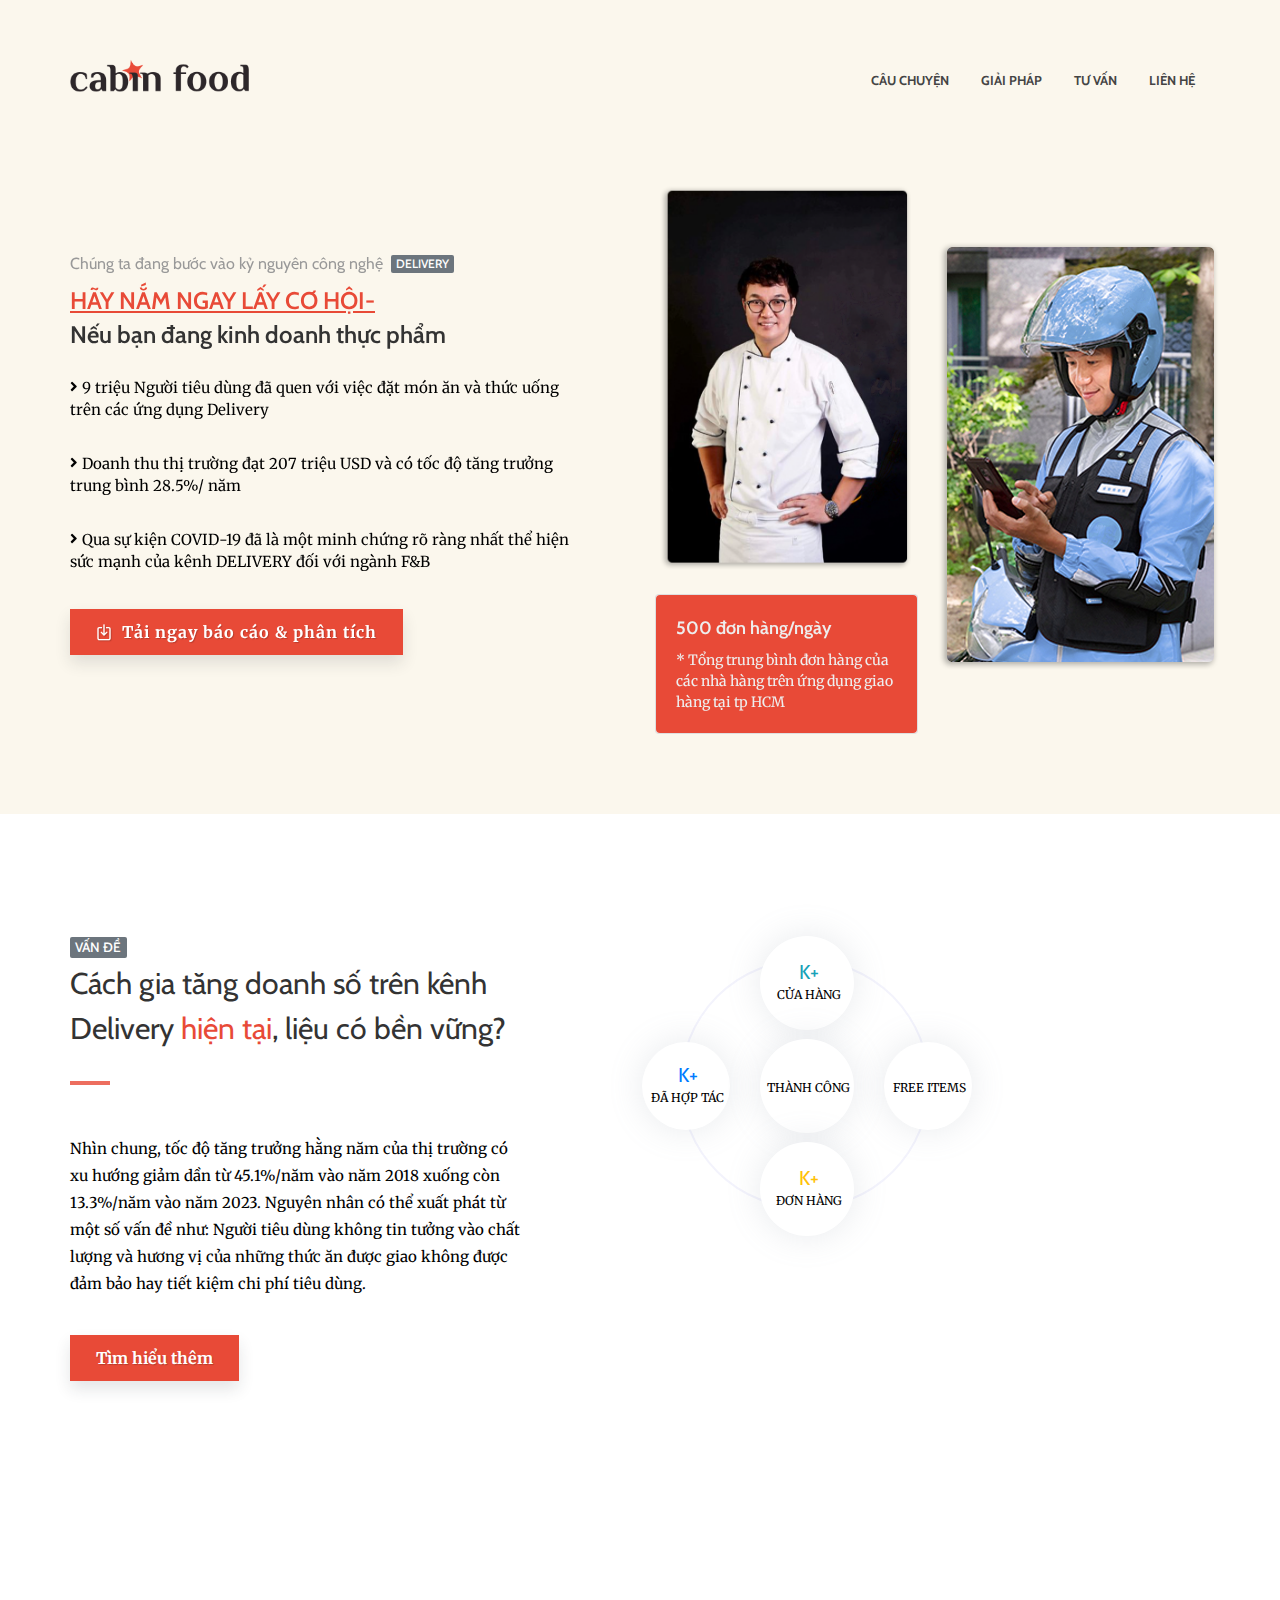
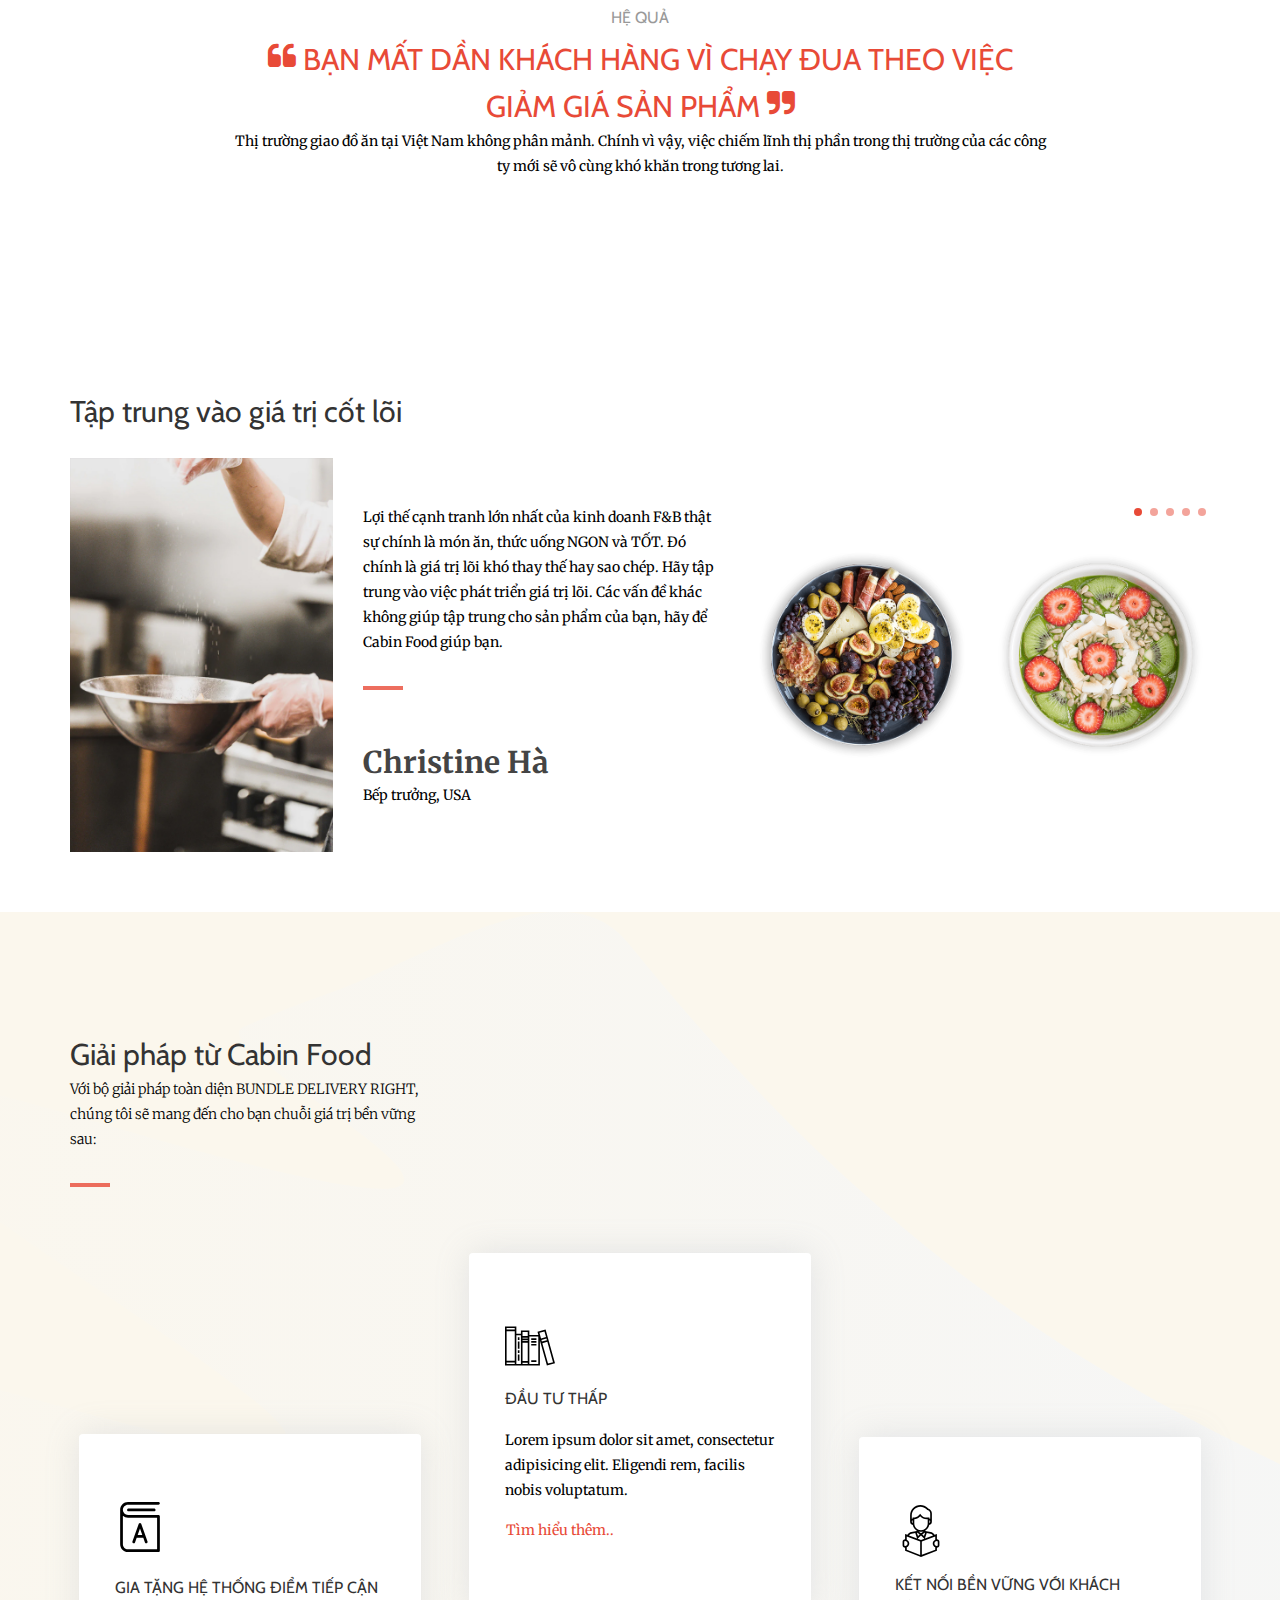
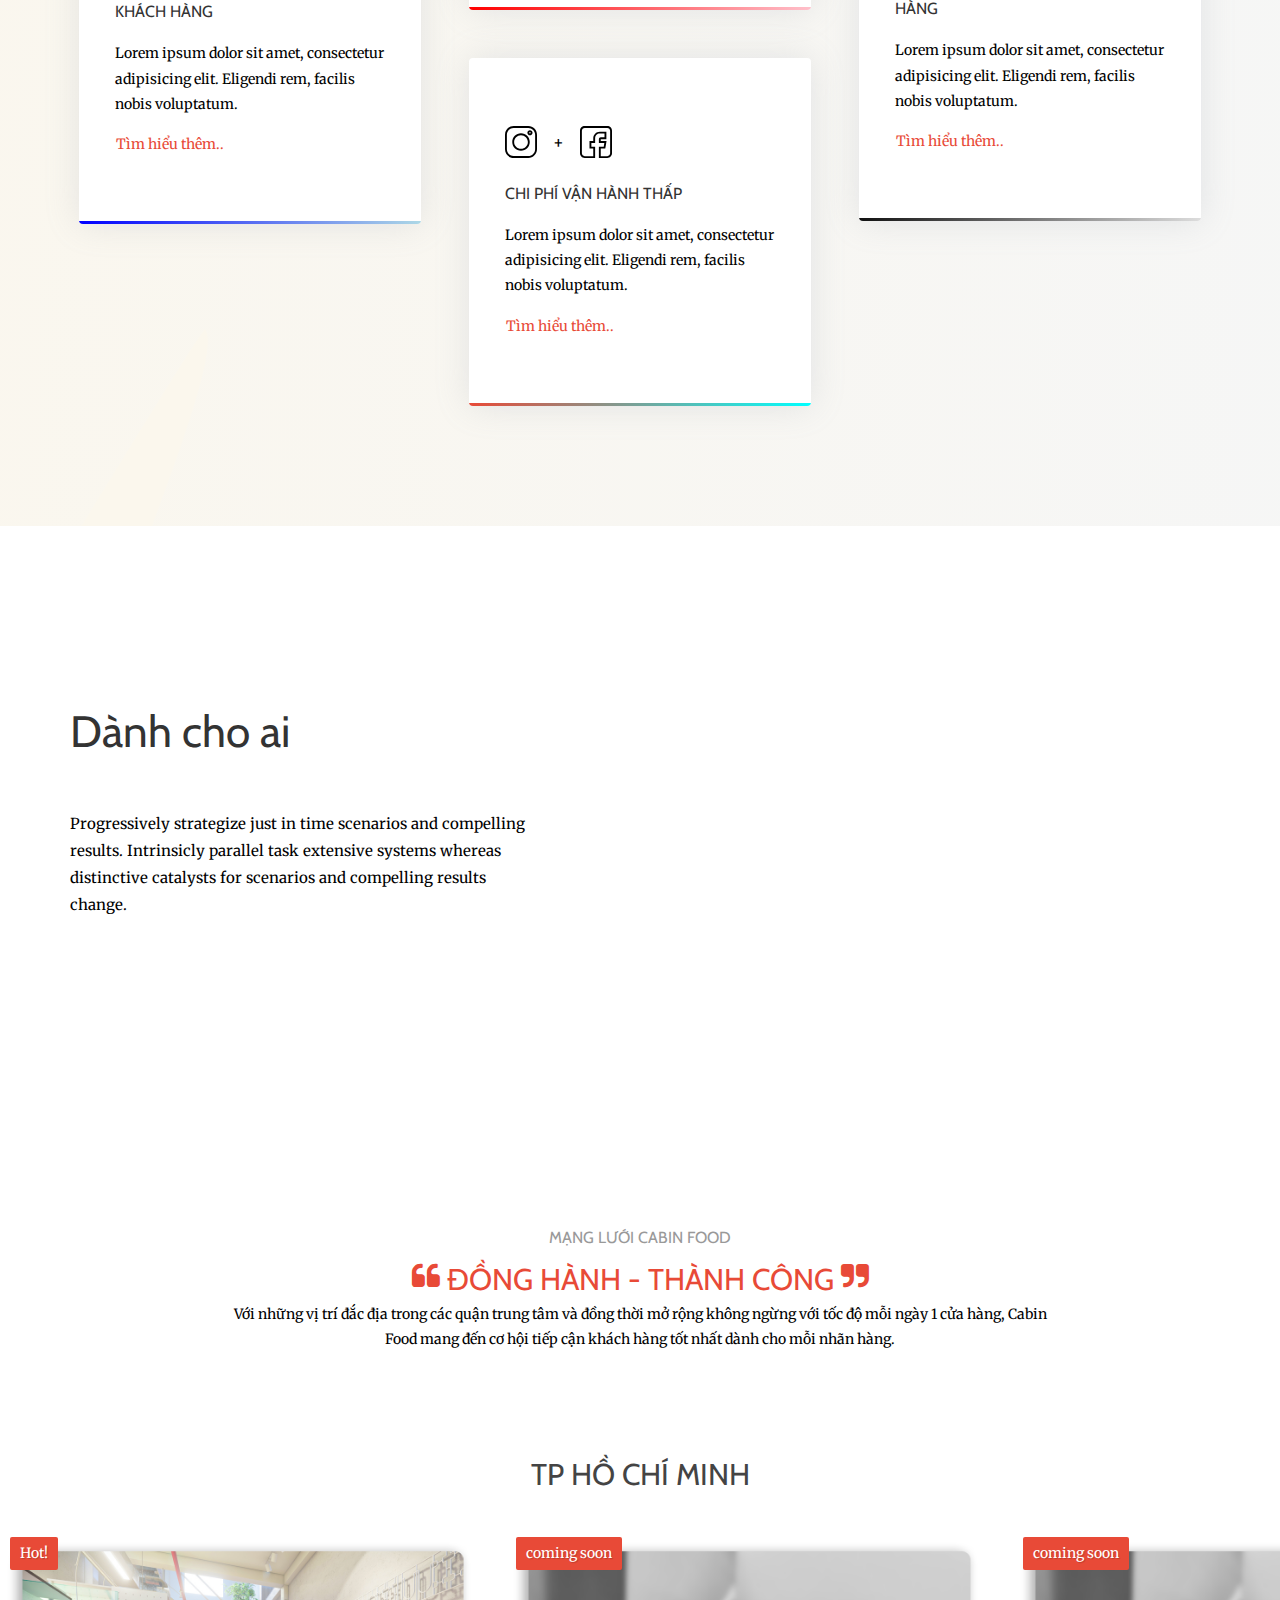
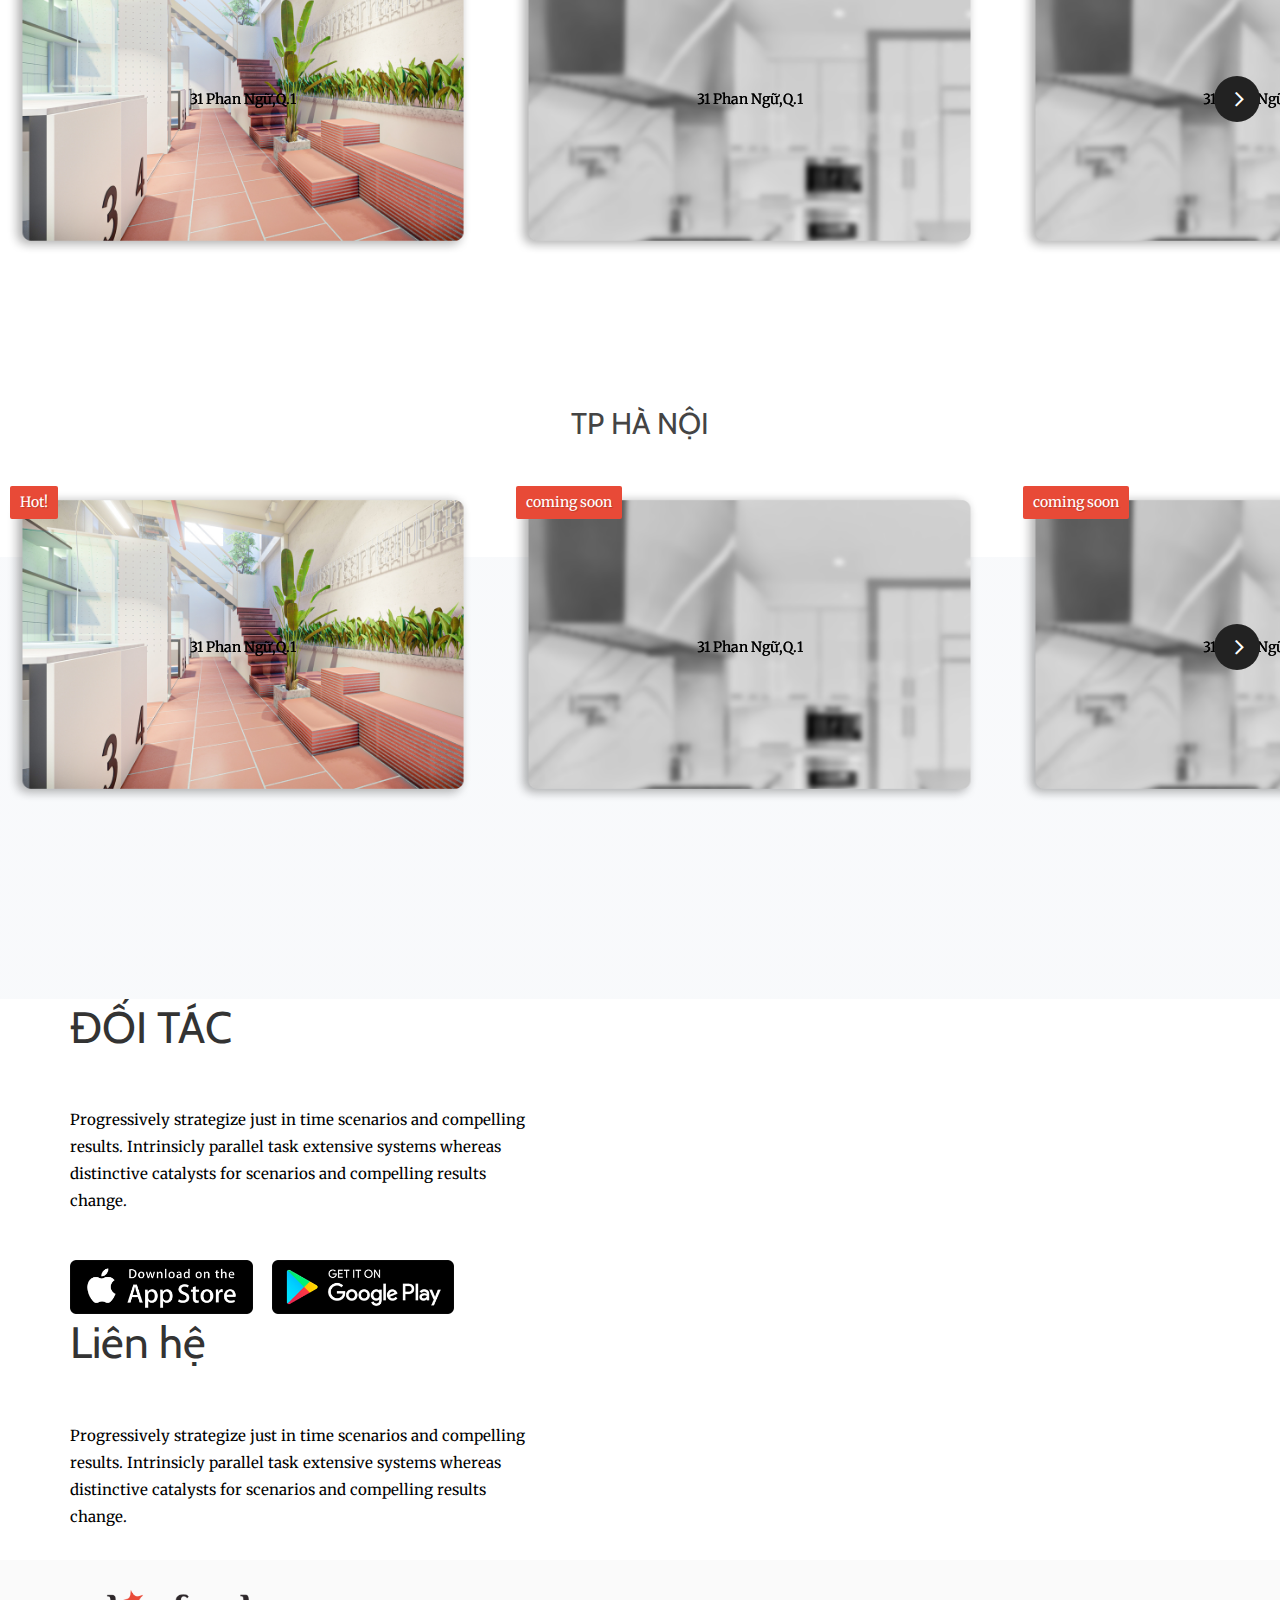
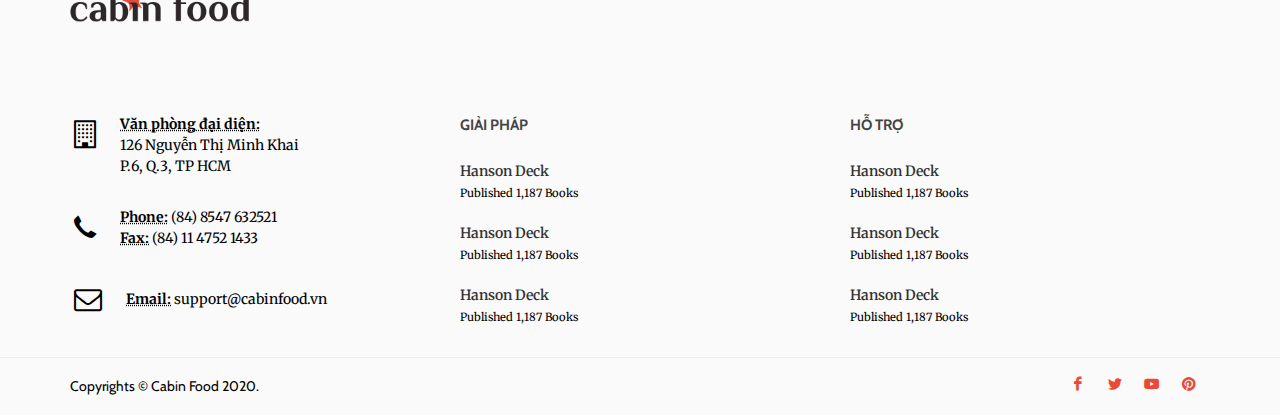
==== index.html @ 4df7e5b6 "first commit" ====
<!DOCTYPE html>
<html dir="ltr" lang="en-US">
<head>

	<meta http-equiv="content-type" content="text/html; charset=utf-8" />
	<meta name="author" content="Cabin Food VietNam" />

	<!-- Stylesheets
	============================================= -->
	<link href="https://fonts.googleapis.com/css?family=Merriweather:300|Cabin:600&display=swap" rel="stylesheet">
	<link rel="stylesheet" href="css/bootstrap.css" type="text/css" />
	<link rel="stylesheet" href="style.css" type="text/css" />
	<link rel="stylesheet" href="css/swiper.css" type="text/css" />
	<link rel="stylesheet" href="css/dark.css" type="text/css" />
	<link rel="stylesheet" href="css/font-icons.css" type="text/css" />
	<link rel="stylesheet" href="css/animate.css" type="text/css" />
	<link rel="stylesheet" href="css/magnific-popup.css" type="text/css" />

	<!-- Bootstrap Switch CSS -->
	<link rel="stylesheet" href="css/components/bs-switches.css" type="text/css" />

	<link rel="stylesheet" href="css/responsive.css" type="text/css" />
	<meta name="viewport" content="width=device-width, initial-scale=1" />
	<link rel="stylesheet" href="css/colors.php?color=0C1CCC" type="text/css" />

	<!-- Articles Demo Specific Stylesheet -->
	<link rel="stylesheet" href="demos/articles/articles.css" type="text/css" />
	<link rel="stylesheet" href="demos/articles/css/fonts.css" type="text/css" />

	<!-- Favicon -->
	<link rel="apple-touch-icon" sizes="180x180" href="demos/articles/images/apple-touch-icon.png">
	<link rel="icon" type="image/png" sizes="32x32" href="demos/articles/images/favicon-32x32.png">
	<link rel="icon" type="image/png" sizes="16x16" href="demos/articles/images/favicon-16x16.png">
	<link rel="manifest" href="demos/articles/images/site.webmanifest">

	<!-- Document Title
	============================================= -->
	<title>Cabin Food | Making better your kitchen</title>

</head>

<body class="stretched">

	<!-- Document Wrapper
	============================================= -->
	<div id="wrapper" class="clearfix">

		<!-- Header
		============================================= -->
		<header id="header" class="border-bottom-0">

			<div id="header-wrap" class="colorbg">

				<div class="container clearfix">

					<div id="primary-menu-trigger"><i class="icon-reorder"></i></div>

					<!-- Logo
					============================================= -->
					<div id="logo">
						<a href="index.html" class="standard-logo" data-dark-logo="demos/articles/images/logo.png"><img src="demos/articles/images/logo.png" alt="Canvas Logo"></a>
						<a href="index.html" class="retina-logo" data-dark-logo="demos/articles/images/logo@2x.png"><img src="demos/articles/images/logo@2x.png" alt="Canvas Logo"></a>
					</div><!-- #logo end -->

					<!-- Primary Navigation
					============================================= -->
					<nav id="primary-menu">

						<ul>
							<li><a href="#" class="ls0"><div>Câu chuyện</div></a></li>
							<li><a href="#" class="ls0"><div>Giải pháp</div></a></li>
							<li><a href="#" class="ls0"><div>Tư vấn</div></a></li>
							<li><a href="#" class="ls0" data-scrollto="#footer" data-highlight="yellow" data-speed="1200"><div>Liên hệ</div></a></li>
						</ul>

						<!-- Top Search
						=============================================
						<div id="top-search">
							<a href="#" id="top-search-trigger"><i class="icon-search3"></i><i class="icon-line-cross"></i></a>
							<form action="search.html" method="get">
								<input type="text" name="q" class="form-control" value="" placeholder="Type &amp; Hit Enter..">
							</form>
						</div>#top-search end -->

					</nav><!-- #primary-menu end -->

				</div>

			</div>

		</header><!-- #header end -->

		<!-- Slider
		============================================= -->
		<section id="slider" class="slider-element swiper_wrapper colorbg">
			<div class="swiper-container swiper-parent">
				<div class="swiper-wrapper">

					<div class="swiper-slide">
						<div class="container">
							<div class="row align-items-center mt-5">
								<div class="col-xl-6 pr-0 pr-xl-5 col-md-5 col-sm-11 col-12 mb-5 mb-lg-0">
									<div class="heading-block nobottomborder mb-4">
										<div class="before-heading mb-2">Chúng ta đang bước vào kỷ nguyên công nghệ <span class="badge badge-secondary ml-1"> DELIVERY </span></div>
										<h2 class="t600 ls0 nott"><span class="underline">HÃY NẮM NGAY LẤY CƠ HỘI-</span></br>Nếu bạn đang kinh doanh thực phẩm</span>
										</h2>
									</div>
									<p><i class="icon-angle-right1"></i> 9 triệu Người tiêu dùng đã quen với việc đặt món ăn và thức uống trên các ứng dụng Delivery
									</p>
									<p><i class="icon-angle-right1"></i> Doanh thu thị trường đạt 207 triệu USD và có tốc độ tăng trưởng trung bình 28.5%/ năm
									</p>
									<p><i class="icon-angle-right1"></i> Qua sự kiện COVID-19 đã là một minh chứng rõ ràng nhất thể hiện sức mạnh của kênh DELIVERY đối với ngành F&B
									</p>
									<a href="#" class="button button-large nott ml-0"><i class="icon-line-download"></i> Tải ngay báo cáo & phân tích</a>
								</div>
								<div class="col-xl-3 col-md-3 col-6 parallax" data-0="transform: translateY(0px);" data-600="transform: translateY(-30px);">
									<img src="demos/articles/images/articles/2/1.png" alt="" class="rounded" data-animate="faster fadeInLeft">
									<div class="card mt-3" data-animate="faster fadeInLeft" data-delay="100">
										<div class="card-body rounded bgcolor dark">
											<h4 class="mb-2 ">500 đơn hàng/ngày</h4>
											<p class="mb-0">* Tổng trung bình đơn hàng của các nhà hàng trên ứng dụng giao hàng tại tp HCM</p>
										</div>
									</div>
								</div>
								<div class="col-xl-3 col-md-3 col-6 p-0 parallax" data-0="transform: translateY(0);" data-600="transform: translateY(40px);">
									<img src="demos/articles/images/articles/2/2.png" alt="" class="rounded" data-animate="faster fadeInLeft" data-delay="200">
								</div>
							</div>
						</div>
					</div>

				</div>
				<div class="slider-arrow-left"><i class="icon-angle-left"></i></div>
				<div class="slider-arrow-right"><i class="icon-angle-right"></i></div>
			</div>
		</section>

		<!-- Content
		============================================= -->
		<section id="content">

			<div class="content-wrap pb-0 clearfix colorbg">
				
				<!-- Content: Vấn đề ============================================= -->

				<div class="section section-about m-0" style="padding: 120px 0;">
					<div class="container">
						<div class="row">
							<div class="col-md-5">
								<h4 class="mb-0"><span class="badge badge-secondary">VẤN ĐỀ</span></h4>
								<div class="heading-block">
									<h2 class="t400 ls0 nott mb-3 font-primary">Cách gia tăng doanh số trên kênh Delivery <span>hiện tại</span>, liệu có bền vững? </h2>
								</div>
							<p>Nhìn chung, tốc độ tăng trưởng hằng năm của thị trường có xu hướng giảm dần từ 45.1%/năm vào năm 2018 xuống còn 13.3%/năm vào năm 2023. Nguyên nhân có thể xuất phát từ một số vấn đề như:

								Người tiêu dùng không tin tưởng vào chất lượng và hương vị của những thức ăn được giao không được đảm bảo
								hay tiết kiệm chi phí tiêu dùng.</p>
								<a href="#" class="button button-large ls0 nott ml-0 mt-2 clearfix">Tìm hiểu thêm</a>
							</div>
							<div class="col-md-6 offset-0 offset-md-1 mt-5 mt-md-0">
								<div class="circle-border">
									<div class="feature-content">
										<div class="row align-items-center justify-content-between h-100">
											<div>
												<div class="circle-inner">
													<div>
														<div class="counter mb-0 t400 font-body text-primary"><span class="font-body" data-from="1" data-to="7" data-refresh-interval="10" data-speed="2000"></span>K+</div>
														<h5 class="mt-1 text-muted mb-0 font-body ls0">Đã hợp tác</h5>
													</div>
												</div>
											</div>

											<div class="d-flex h-100 flex-column justify-content-between">
												<div class="circle-inner">
													<div>
														<div class="counter mb-0 t400 font-body text-info"><span class="font-body" data-from="80" data-to="100" data-refresh-interval="20" data-speed="2100"></span>K+</div>
														<h5 class="mt-1 text-muted mb-0 font-body ls0">Cửa hàng</h5>
													</div>
												</div>
												<div class="circle-inner">
													<div>
														<div class="counter mb-0 t400 font-body text-danger"><span class="font-body" data-from="1" data-to="1240" data-refresh-interval="50" data-speed="2100"></span></div>
														<h5 class="mt-1 text-muted mb-0 font-body ls0">Thành công</h5>
													</div>
												</div>
												<div class="circle-inner">
													<div>
														<div class="counter mb-0 t400 font-body text-warning"><span class="font-body" data-from="1" data-to="3" data-refresh-interval="100" data-speed="2400"></span>K+</div>
														<h5 class="mt-1 text-muted mb-0 font-body ls0">Đơn hàng</h5>
													</div>
												</div>
											</div>

											<div>
												<div class="circle-inner">
													<div>
														<div class="counter mb-0 t400 font-body color"><span class="font-body" data-from="1" data-to="220" data-refresh-interval="100" data-speed="2400"></span></div>
														<h5 class="mt-1 text-muted mb-0 font-body ls0">Free Items</h5>
													</div>
												</div>
											</div>
										</div>
									</div>
								</div>
							</div>
						</div>
					</div>
				</div>

				<!-- Content: Hệ quả ============================================= -->

				<div class="section m-0" style="padding: 100px 0">
					<div class="container center">
						<span class="before-heading font-body">HỆ QUẢ</span>
						<div class="heading-block nobottomborder divcenter" style="max-width: 820px">
							<h2 class="nott ls0 t400"> <span><i class="icon-quote-left1"></i> BẠN MẤT DẦN KHÁCH HÀNG VÌ CHẠY ĐUA THEO VIỆC GIẢM GIÁ SẢN PHẨM <i class="icon-quote-right1"></i></span></h2>
							<p>Thị trường giao đồ ăn tại Việt Nam không phân mảnh. Chính vì vậy, việc chiếm lĩnh thị phần trong thị trường của các công ty mới sẽ vô cùng khó khăn trong tương lai.</p>
						</div>
					</div>
					
				</div>
				<!-- Content: Cốt lõi sản phẩm ============================================= -->


				<div class="section">
					<div class="container">
						<div class="heading-block mb-4 nobottomborder">
							<h2 class="t400 ls0 nott mb-0">Tập trung vào giá trị cốt lõi</h2>
						</div>
						<div class="row align-items-center">

							<div class="col-lg-3 col-sm-6">
								<img src="demos/articles/images/author.jpg" alt="">
							</div>

							<div class="col-lg-4 col-sm-6 mt-3 mt-sm-0">
								<div class="heading-block">
									<p class="mb-0">Lợi thế cạnh tranh lớn nhất của kinh doanh F&B thật sự chính là món ăn, thức uống NGON và TỐT. Đó chính là giá trị lõi khó thay thế hay sao chép. Hãy tập trung vào việc phát triển giá trị lõi. Các vấn đề khác không giúp tập trung cho sản phẩm của bạn, hãy để Cabin Food giúp bạn.</p>
								</div>
								<h2 class="t700 ls0 mb-0 font-body">Christine Hà </h2>
									<span class="text-muted">Bếp trưởng, USA</span>
							</div>

							<div class="col-lg-5 mt-5 mt-lg-0">
								<div id="oc-images" class="owl-carousel image-carousel carousel-widget" data-margin="20" data-nav="true" data-pagi="true" data-items-xs="2" data-items-sm="3" data-items-md="3" data-items-lg="2" data-items-xl="2">

									<div class="oc-item">
										<a href="#"><img src="demos/articles/images/food/1.png" alt="Image 1"></a>
									</div>
									<div class="oc-item">
										<a href="#"><img src="demos/articles/images/food/2.png" alt="Image 2"></a>
									</div>
									<div class="oc-item">
										<a href="#"><img src="demos/articles/images/food/3.png" alt="Image 3"></a>
									</div>
									<div class="oc-item">
										<a href="#"><img src="demos/articles/images/food/4.png" alt="Image 4"></a>
									</div>
									<div class="oc-item">
										<a href="#"><img src="demos/articles/images/food/5.png" alt="Image 5"></a>
									</div>
									<div class="oc-item">
										<a href="#"><img src="demos/articles/images/food/6.png" alt="Image 6"></a>
									</div>
									<div class="oc-item">
										<a href="#"><img src="demos/articles/images/food/7.png" alt="Image 7"></a>
									</div>
									<div class="oc-item">
										<a href="#"><img src="demos/articles/images/food/8.png" alt="Image 8"></a>
									</div>
									<div class="oc-item">
										<a href="#"><img src="demos/articles/images/food/9.png" alt="Image 9"></a>
									</div>
									<div class="oc-item">
										<a href="#"><img src="demos/articles/images/food/10.png" alt="Image 10"></a>
									</div>

								
								</div>
							</div>

						</div>
					</div>
				</div>

				<!-- Content: Dịch vụ ============================================= -->

				<div class="section section-features m-0" style="padding: 120px 0;">
					<div class="container clearfix">
						<div class="row justify-content-start justify-content-sm-center justify-content-md-start">
							<div class="col-lg-4 col-md-6">
								<div class="heading-block services-info pr-1">
									<h2 class="t400 ls0 nott font-primary">Giải pháp từ Cabin Food</h2>
									<p class="lead">Với bộ giải pháp toàn diện BUNDLE DELIVERY RIGHT, chúng tôi sẽ mang đến cho bạn chuỗi giá trị bền vững sau:</p>
								</div>
							</div>
						</div>
						<div class="row align-items-md-center mt-3">
							<div class="col-md-4 px-lg-4">
								<div class="card p-2 py-lg-5 px-xl-3 px-lg-2">
									<div class="card-body rounded">
										<div class="feature-box media-box">
											<div class="fbox-icon position-relative mb-4" style="width: 50px;height: 50px">
												<svg enable-background="new 0 0 485.5 485.5" viewBox="0 0 485.5 485.5" xmlns="https://www.w3.org/2000/svg"><path d="m422.1 126.2h-295.7c-27.4 0-49.8-22.3-49.8-49.8 0-27.4 22.3-49.8 49.8-49.8h295.8c7.4 0 13.3-6 13.3-13.3 0-7.4-6-13.3-13.3-13.3h-295.8c-42.1 0-76.4 34.3-76.4 76.4v332.7c0 42.1 34.3 76.4 76.4 76.4h295.8c7.4 0 13.3-6 13.3-13.3v-332.7c-.1-7.3-6-13.3-13.4-13.3zm-13.3 332.7h-282.4c-27.4 0-49.8-22.3-49.8-49.8v-274.7c13.4 11.5 30.8 18.5 49.8 18.5h282.4z"/><path d="m130.6 64.3c-7.4 0-13.3 6-13.3 13.3s6 13.3 13.3 13.3h249.8c7.4 0 13.3-6 13.3-13.3s-6-13.3-13.3-13.3z"/><path d="m177.4 400.7c1.5.5 3 .8 4.5.8 5.5 0 10.6-3.4 12.5-8.8l16.2-45.3h62.4c.5 0 1.1 0 1.6-.1l16.2 45.4c1.9 5.4 7.1 8.8 12.5 8.8 1.5 0 3-.3 4.5-.8 6.9-2.5 10.5-10.1 8-17l-60.6-169.9c-.1-.4-.3-.8-.5-1.2-.1-.2-.2-.4-.3-.6s-.2-.4-.3-.6-.3-.4-.4-.7c-.1-.1-.2-.3-.3-.4-.1-.2-.3-.4-.5-.6-.1-.1-.2-.3-.4-.4-.1-.2-.3-.3-.5-.5s-.3-.3-.5-.5c-.1-.1-.3-.2-.4-.4-.2-.2-.4-.3-.6-.5-.1-.1-.3-.2-.4-.3-.2-.1-.4-.3-.6-.4s-.4-.2-.6-.3-.4-.2-.6-.3c-.4-.2-.8-.4-1.2-.5h-.1c-.4-.1-.8-.2-1.2-.3-.2 0-.3-.1-.5-.1-.3-.1-.5-.1-.8-.2-.2 0-.4 0-.6-.1-.2 0-.5-.1-.7-.1s-.4 0-.6 0-.4 0-.7 0c-.2 0-.5 0-.7.1-.2 0-.4 0-.6.1-.3 0-.5.1-.8.2-.2 0-.3.1-.5.1-.4.1-.8.2-1.1.3h-.1c-.4.1-.8.3-1.2.5-.2.1-.4.2-.6.3s-.4.2-.6.3-.4.3-.7.4c-.1.1-.3.2-.4.3-.2.2-.4.3-.6.5-.1.1-.3.2-.4.4-.2.2-.3.3-.5.5s-.3.3-.5.5c-.1.1-.2.3-.4.4-.2.2-.3.4-.5.6-.1.1-.2.3-.3.4-.1.2-.3.4-.4.6s-.2.4-.3.6-.2.4-.3.6c-.2.4-.4.8-.5 1.2l-60.8 169.9c-2.2 7 1.4 14.6 8.3 17.1zm65.3-142.9 22.5 63h-45.1z"/></svg>
											</div>
											<div class="fbox-desc">
												<h3 class="t400 ls0 nott">GIA TẶNG HỆ THỐNG ĐIỂM TIẾP CẬN KHÁCH HÀNG</h3>
												<p class="text-muted">Lorem ipsum dolor sit amet, consectetur adipisicing elit. Eligendi rem, facilis nobis voluptatum.</p>
												<a href="#" class="btn btn-link font-body mt-3 p-0">Tìm hiểu thêm..</a>
											</div>
										</div>
									</div>
								</div>
							</div>
							<div class="col-md-4 px-lg-4 mt-3 mt-md-0">
								<div class="card border-color-pink p-2 py-lg-5 px-xl-3 px-lg-2">
									<div class="card-body rounded">
										<div class="feature-box media-box">
											<div class="feature-box media-box">
												<div class="fbox-icon position-relative mb-3" style="width: 50px;height: 50px">
													<svg enable-background="new 0 0 464.585 464.585" viewBox="0 0 464.585 464.585" xmlns="https://www.w3.org/2000/svg"><path d="m464.585 393.312-87.463-315.015-75.392 20.932 8.329 29.998h-83.857v-41.781h-78.243v30.92h-42.373v-68.159h-105.586v364.17h90.586 15 42.373 15 48.243 15 98.153v-233.662l64.838 233.528zm-301.626-290.866h48.243v37.147h-48.243zm0 99.364h48.243v170.575h-48.243zm0-15v-8.608h48.243v8.608zm0-23.608v-8.609h48.243v8.609zm-72.373 206.987h-75.586v-275.99h75.586zm0-304.982v13.992h-75.586v-13.992zm-75.586 334.171v-14.189h75.586v14.189zm132.959 0h-42.373v-266.012h42.373zm15 0v-11.993h48.243v11.993zm146.396 0h-83.153v-255.152h83.153zm90.279-3.6-52.742-189.961 46.485-12.907 52.742 189.961zm-56.755-204.414-4.133-14.884 46.485-12.907 4.133 14.884zm23.802-94.602 14.537 52.358-46.485 12.907-14.537-52.358z"/><path d="m243.621 160.457h48.315v15h-48.315z"/><path d="m243.621 186.81h48.315v15h-48.315z"/><path d="m243.621 213.164h48.315v15h-48.315z"/><path d="m243.621 365.797h48.315v15h-48.315z"/><path d="m119.272 272.274h15v25.255h-15z"/><path d="m119.272 311.805h15v57.099h-15z"/><path d="m119.272 189.919h15v68.081h-15z"/><path d="m119.272 150.387h15v26.354h-15z"/></svg>
												</div>
												<div class="fbox-desc">
													<h3 class="t400 ls0 nott">ĐẦU TƯ THẤP</h3>
													<p class="text-muted">Lorem ipsum dolor sit amet, consectetur adipisicing elit. Eligendi rem, facilis nobis voluptatum.</p>
													<a href="#" class="btn btn-link font-body mt-3 p-0">Tìm hiểu thêm..</a>
												</div>
											</div>
										</div>
									</div>
								</div>
								<div class="card border-color-yellow p-2 py-lg-5 px-xl-3 px-lg-2 mt-3 mt-lg-5">
									<div class="card-body rounded">
										<div class="feature-box media-box">
											<div class="fbox-icon position-relative mb-4" style="width: auto;height: auto">
												<div class="d-flex align-items-center">
													<svg width="32" height="32" viewBox="0 0 512.00096 512.00096" xmlns="https://www.w3.org/2000/svg"><path  d="m373.40625 0h-234.8125c-76.421875 0-138.59375 62.171875-138.59375 138.59375v234.816406c0 76.417969 62.171875 138.589844 138.59375 138.589844h234.816406c76.417969 0 138.589844-62.171875 138.589844-138.589844v-234.816406c0-76.421875-62.171875-138.59375-138.59375-138.59375zm108.578125 373.410156c0 59.867188-48.707031 108.574219-108.578125 108.574219h-234.8125c-59.871094 0-108.578125-48.707031-108.578125-108.574219v-234.816406c0-59.871094 48.707031-108.578125 108.578125-108.578125h234.816406c59.867188 0 108.574219 48.707031 108.574219 108.578125zm0 0"/><path d="m256 116.003906c-77.195312 0-139.996094 62.800782-139.996094 139.996094s62.800782 139.996094 139.996094 139.996094 139.996094-62.800782 139.996094-139.996094-62.800782-139.996094-139.996094-139.996094zm0 249.976563c-60.640625 0-109.980469-49.335938-109.980469-109.980469 0-60.640625 49.339844-109.980469 109.980469-109.980469 60.644531 0 109.980469 49.339844 109.980469 109.980469 0 60.644531-49.335938 109.980469-109.980469 109.980469zm0 0"/><path d="m399.34375 66.285156c-22.8125 0-41.367188 18.558594-41.367188 41.367188 0 22.8125 18.554688 41.371094 41.367188 41.371094s41.371094-18.558594 41.371094-41.371094-18.558594-41.367188-41.371094-41.367188zm0 52.71875c-6.257812 0-11.351562-5.09375-11.351562-11.351562 0-6.261719 5.09375-11.351563 11.351562-11.351563 6.261719 0 11.355469 5.089844 11.355469 11.351563 0 6.257812-5.09375 11.351562-11.355469 11.351562zm0 0"/></svg>
													<span class="text-muted ml-3 h6 m-0">+</span>
													<svg width="32" height="32" class="ml-3" viewBox="0 0 512 512" xmlns="https://www.w3.org/2000/svg"><path d="m75 512h167v-182h-60v-60h60v-75c0-41.355469 33.644531-75 75-75h75v60h-60c-16.542969 0-30 13.457031-30 30v60h87.292969l-10 60h-77.292969v182h135c41.355469 0 75-33.644531 75-75v-362c0-41.355469-33.644531-75-75-75h-362c-41.355469 0-75 33.644531-75 75v362c0 41.355469 33.644531 75 75 75zm-45-437c0-24.8125 20.1875-45 45-45h362c24.8125 0 45 20.1875 45 45v362c0 24.8125-20.1875 45-45 45h-105v-122h72.707031l20-120h-92.707031v-30h90v-120h-105c-57.898438 0-105 47.101562-105 105v45h-60v120h60v122h-137c-24.8125 0-45-20.1875-45-45zm0 0"/></svg>
												</div>
											</div>
											<div class="fbox-desc">
												<h3 class="t400 nott ls0">CHI PHÍ VẬN HÀNH THẤP</h3>
												<p class="text-muted">Lorem ipsum dolor sit amet, consectetur adipisicing elit. Eligendi rem, facilis nobis voluptatum.</p>
												<a href="#" class="btn btn-link font-body mt-3 p-0">Tìm hiểu thêm..</a>
											</div>
										</div>
									</div>
								</div>
							</div>
							<div class="col-md-4 px-lg-4 mt-3 mt-md-0">
								<div class="card border-color-info p-2 py-lg-5 px-xl-3 px-lg-2">
									<div class="card-body rounded">
										<div class="feature-box media-box">
											<div class="fbox-icon position-relative mb-3" style="width: 52px;height: 52px">
												<svg enable-background="new 0 0 496.592 496.592" viewBox="0 0 496.592 496.592" xmlns="https://www.w3.org/2000/svg"><path d="m400.296 328v-51.696l-21.816 8.488-.064-.144-.52-.944c-8.36-13.016-21.88-22.072-37.104-24.832l-52.496-9.552v-4.144c19.632-11.4 34.008-30.848 38.488-53.84 14.544-3.008 25.512-15.912 25.512-31.336v-79.016c0-22.328-14.624-41.8-35.84-48.136l-4-4c-18.608-18.608-43.344-28.848-69.656-28.848-54.312 0-98.504 44.184-98.504 98.504v61.496c0 15.424 10.968 28.328 25.512 31.336 4.488 22.992 18.856 42.448 38.488 53.84v4.144l-52.488 9.544c-15.208 2.76-28.72 11.8-37.088 24.808l-.48 1.168-21.944-8.536v51.696c-13.232 0-24 10.768-24 24v32c0 13.232 10.768 24 24 24v29.472l152 59.12 152-59.12v-29.472c13.232 0 24-10.768 24-24v-32c0-13.232-10.768-24-24-24zm-97.008-59.688 34.64 6.296c10.2 1.856 19.232 7.744 25.256 16.128l-77.4 30.096zm-78.312-15.8c7.384 2.256 15.208 3.488 23.32 3.488s15.936-1.232 23.32-3.488l-23.32 17.488zm11.144 28.352-16.328 16.32-10.592-31.768 5.096-.92zm46.176-16.36 5.096.92-10.592 31.768-16.328-16.32zm46-90.728v-27.552c4.76 2.776 8 7.88 8 13.776s-3.24 11-8 13.776zm-160 0c-4.76-2.776-8-7.88-8-13.776s3.24-11 8-13.776zm0-53.776v9.136c-2.848.744-5.52 1.864-8 3.312v-33.944c0-45.488 37.008-82.504 82.504-82.504 22.032 0 42.76 8.584 58.344 24.168l7.056 7.064 2.152.528c15.28 3.816 25.944 17.48 25.944 33.224v51.464c-2.48-1.448-5.152-2.576-8-3.312v-9.136h-25.368c-21.68 0-42.4-10.352-55.4-27.688l-6.36-8.496-15.896 15.904c-13.088 13.08-30.48 20.28-48.976 20.28zm16 56v-40.368c19.752-1.832 38.08-10.4 52.288-24.6l3.112-3.112c16.04 17.704 39.144 28.08 63.232 28.08h9.368v40c0 35.288-28.712 64-64 64s-64-28.712-64-64zm-25.632 98.608 34.64-6.296 17.504 52.52-77.416-30.104c6.024-8.392 15.072-14.264 25.272-16.12zm-70.368 109.392v-32c0-4.416 3.592-8 8-8 13.232 0 24 10.768 24 24s-10.768 24-24 24c-4.408 0-8-3.584-8-8zm152 92.304-128-49.768v-21.928c14.104-6.192 24-20.248 24-36.608s-9.896-30.416-24-36.608v-31.696l128 49.776zm-23.752-153.232 31.752-31.76 31.752 31.752-31.752 12.352zm167.752 103.456-128 49.768v-126.824l128-49.776v31.696c-14.104 6.192-24 20.248-24 36.608s9.896 30.416 24 36.608zm24-42.528c0 4.416-3.592 8-8 8-13.232 0-24-10.768-24-24s10.768-24 24-24c4.408 0 8 3.584 8 8z"/></svg>
											</div>
											<div class="fbox-desc">
												<h3 class="t400 ls0 nott">KẾT NỐI BỀN VỮNG VỚI KHÁCH HÀNG</h3>
												<p class="text-muted">Lorem ipsum dolor sit amet, consectetur adipisicing elit. Eligendi rem, facilis nobis voluptatum.</p>
												<a href="#" class="btn btn-link font-body mt-3 p-0">Tìm hiểu thêm..</a>
											</div>
										</div>
									</div>
								</div>
							</div>
						</div>
					</div>
				</div>
			

				<!-- Content: Khách hàng ============================================= -->

				<div class="section mb-0 p-md-0">
					<div class="container">
						<div class="row align-items-center justify-content-between">

							<div class="col-lg-5 col-md-5 col-sm-6">
								<div class="heading-block nobottomborder">
									<h2 class="t400 ls0 nott mb-0 font-primary" style="font-size: 44px; line-height: 1.3">Dành cho ai</h2>
								</div>
								<p>Progressively strategize just in time scenarios and compelling results. Intrinsicly parallel task extensive systems whereas distinctive catalysts for scenarios and compelling results change.</p>
							</div>

							<div class="col-lg-6 col-md-7 col-sm-6 mt-5 mt-sm-0">
								<div class="d-none d-lg-flex">
									<img src="demos/articles/images/iphone-1.png" class="fast" alt="" style="height: 600px" data-animate="fadeInDown">
									<img src="demos/articles/images/iphone-2.png" class="fast" alt="" style="height: 600px" data-animate="fadeInUp">
								</div>
								<img src="demos/articles/images/iphone.png" alt="" class="d-block d-lg-none px-5 px-sm-0 p-md-5">
							</div>

						</div>
					</div>
				</div>

				<!-- Content: Địa điểm ============================================= -->

				<div class="section m-0 section-scroller" style="padding: 100px 0">
					<div class="container center">
						<span class="before-heading font-body">MẠNG LƯỚI CABIN FOOD</span>
						<div class="heading-block nobottomborder divcenter" style="max-width: 820px">
							<h2 class="nott ls0 t400"> <span><i class="icon-quote-left1"></i> ĐỒNG HÀNH - THÀNH CÔNG <i class="icon-quote-right1"></i></span></h2>
							<p>Với những vị trí đắc địa trong các quận trung tâm và đồng thời mở rộng không ngừng với tốc độ mỗi ngày 1 cửa hàng, Cabin Food mang đến cơ hội tiếp cận khách hàng tốt nhất dành cho mỗi nhãn hàng.</p>
					</div>
				</div>
				<div class="swiper_wrapper customjs clearfix" style="padding: 50px 0 80px;">
					<h2 class="nott ls0 t400 center">TP HỒ CHÍ MINH</h2>
					<div class="swiper-container swiper-parent swiper-scroller">
						<div class="swiper-wrapper">

							<div class="swiper-slide">
								<div class="row m-auto">
									<div>
										<div class="centered">31 Phan Ngữ,Q.1</div>
										<img src="demos/articles/images/articles/outlet/1.png" alt="">
										<div class="sale-flash">Hot!</div>
										<div class="centered">31 Phan Ngữ,Q.1</div>	
									</div>
								</div>
							</div>

							<div class="swiper-slide">
								<div class="row m-auto">
									<div>
										<div class="centered">31 Phan Ngữ,Q.1</div>
										<img src="demos/articles/images/articles/outlet/2.png" alt="">
										<div class="sale-flash">coming soon</div>
										<div class="centered">31 Phan Ngữ,Q.1</div>	
									</div>
								</div>
							</div>

							<div class="swiper-slide">
								<div class="row m-auto">
									<div>
										<div class="centered">31 Phan Ngữ,Q.1</div>
										<img src="demos/articles/images/articles/outlet/2.png" alt="">
										<div class="sale-flash">coming soon</div>
										<div class="centered">31 Phan Ngữ,Q.1</div>	
									</div>
								</div>
							</div>

							<div class="swiper-slide">
								<div class="row m-auto">
									<div>
										<div class="centered">31 Phan Ngữ,Q.1</div>
										<img src="demos/articles/images/articles/outlet/2.png" alt="">
										<div class="sale-flash">coming soon</div>
										<div class="centered">31 Phan Ngữ,Q.1</div>	
									</div>
								</div>
							</div>

						</div>
						<!-- Add Scroll Bar -->
						<div class="slider-arrow-left slider-arrow-left-1"><i class="icon-angle-left"></i></div>
						<div class="slider-arrow-right slider-arrow-right-1"><i class="icon-angle-right"></i></div>
					</div>

				</div>
				<div class="swiper_wrapper customjs clearfix" style="padding: 50px 0 80px;">
					<h2 class="nott ls0 t400 center">TP HÀ NỘI</h2>
					<div class="swiper-container swiper-parent swiper-scroller">
						<div class="swiper-wrapper">

							<div class="swiper-slide">
								<div class="row m-auto">
									<div>
										<div class="centered">31 Phan Ngữ,Q.1</div>
										<img src="demos/articles/images/articles/outlet/1.png" alt="">
										<div class="sale-flash">Hot!</div>
										<div class="centered">31 Phan Ngữ,Q.1</div>	
									</div>
								</div>
							</div>

							<div class="swiper-slide">
								<div class="row m-auto">
									<div>
										<div class="centered">31 Phan Ngữ,Q.1</div>
										<img src="demos/articles/images/articles/outlet/2.png" alt="">
										<div class="sale-flash">coming soon</div>
										<div class="centered">31 Phan Ngữ,Q.1</div>	
									</div>
								</div>
							</div>

							<div class="swiper-slide">
								<div class="row m-auto">
									<div>
										<div class="centered">31 Phan Ngữ,Q.1</div>
										<img src="demos/articles/images/articles/outlet/2.png" alt="">
										<div class="sale-flash">coming soon</div>
										<div class="centered">31 Phan Ngữ,Q.1</div>	
									</div>
								</div>
							</div>

							<div class="swiper-slide">
								<div class="row m-auto">
									<div>
										<div class="centered">31 Phan Ngữ,Q.1</div>
										<img src="demos/articles/images/articles/outlet/2.png" alt="">
										<div class="sale-flash">coming soon</div>
										<div class="centered">31 Phan Ngữ,Q.1</div>	
									</div>
								</div>
							</div>

						</div>
						<!-- Add Scroll Bar -->
						<div class="slider-arrow-left slider-arrow-left-1"><i class="icon-angle-left"></i></div>
						<div class="slider-arrow-right slider-arrow-right-1"><i class="icon-angle-right"></i></div>
					</div>

				</div>
				</div>
				<!-- Content: Partner ============================================= -->

				<div class="section mb-0 p-md-0">
					<div class="container">
						<div class="row align-items-center justify-content-between">

							<div class="col-lg-5 col-md-5 col-sm-6">
								<div class="heading-block nobottomborder">
									<h2 class="t400 ls0 nott mb-0 font-primary" style="font-size: 44px; line-height: 1.3">ĐỐI TÁC</h2>
								</div>
								<p>Progressively strategize just in time scenarios and compelling results. Intrinsicly parallel task extensive systems whereas distinctive catalysts for scenarios and compelling results change.</p>
								<div>
									<a href="#"><img src="demos/articles/images/appstore.png" alt="" height="54" class="mt-3"></a>
									<a href="#"><img src="demos/articles/images/googleplay.png" alt=""  class="ml-xl-3 ml-lg-1 mt-3 ml-0 " height="54"></a>
								</div>
							</div>

						</div>
					</div>
				</div>
				<!-- Content: Form ============================================= -->

				<div class="section mb-0 p-md-0">
					<div class="container">
						<div class="row align-items-center justify-content-between">

							<div class="col-lg-5 col-md-5 col-sm-6">
								<div class="heading-block nobottomborder">
									<h2 class="t400 ls0 nott mb-0 font-primary" style="font-size: 44px; line-height: 1.3">Liên hệ</h2>
								</div>
								<p>Progressively strategize just in time scenarios and compelling results. Intrinsicly parallel task extensive systems whereas distinctive catalysts for scenarios and compelling results change.</p>
							</div>


						</div>
					</div>
				</div>

			</div>

		</section><!-- #content end -->

		<!-- Footer
		============================================= -->
		<footer id="footer" class="noborder">

			<div class="container clearfix">
				<div class="d-flex align-items-center mb-4">
					<img src="demos/articles/images/logo.png" height="100" alt="">
				</div>

				<!-- Footer Widgets
				============================================= -->
				<div class="footer-widgets-wrap row clearfix">
				
					<div class="col-md-4 col-sm-6">
						<div class="widget clearfix">
							<div class="d-flex clearfix">
								<div class="pr-4 pl-1">
									<i class="icon-building2 h3"></i>
								</div>
								<div class="flex-grow-1">
									<address>
										<abbr title="address"><strong>Văn phòng đại diện:</strong><br></abbr>
										126 Nguyễn Thị Minh Khai<br>
										P.6, Q.3, TP HCM<br>
									</address>
								</div>
							</div>
							<div class="d-flex clearfix">
								<div class="pr-4 pl-1">
									<i class="icon-call h3"></i>
								</div>
								<div class="flex-grow-1">
									<div class="bottommargin-sm">
										<abbr title="Phone Number"><strong>Phone:</strong></abbr> (84) 8547 632521<br>
										<abbr title="Fax"><strong>Fax:</strong></abbr> (84) 11 4752 1433<br>
									</div>
								</div>
							</div>
							<div class="d-flex align-items-center clearfix">
								<div class="pr-4 pl-1">
									<i class="icon-envelope21 h3 mb-0"></i>
								</div>
								<div class="flex-grow-1">
									<abbr title="Email Address"><strong>Email:</strong></abbr> support@cabinfood.vn
								</div>
							</div>

						</div>
					</div>

					<div class="col-md-4 col-sm-6  mt-5 mt-sm-0">
						<div class="widget widget_links clearfix">

							<div class="line mb-5 mt-2 d-block d-sm-none"></div>

							<h4 class="font-primary t700 ls0">GIẢI PHÁP</h4>

							<div id="post-list-footer">
							
								<div class="spost border-top-0 clearfix">
									<div class="entry-c">
										<div class="entry-title">
											<h4 class="font-body"><a href="#">Hanson Deck</a></h4>
											<small>Published 1,187 Books</small>
										</div>
									</div>
								</div>
								<div class="spost border-top-0 clearfix">
									<div class="entry-c">
										<div class="entry-title">
											<h4 class="font-body"><a href="#">Hanson Deck</a></h4>
											<small>Published 1,187 Books</small>
										</div>
									</div>
								</div>
								<div class="spost border-top-0 clearfix">
									<div class="entry-c">
										<div class="entry-title">
											<h4 class="font-body"><a href="#">Hanson Deck</a></h4>
											<small>Published 1,187 Books</small>
										</div>
									</div>
								</div>
							</div>
						</div>
					</div>

					<div class="col-md-4 col-sm-6  mt-5 mt-sm-0">
						<div class="widget widget_links clearfix">

							<div class="line mb-5 mt-2 d-block d-sm-none"></div>

							<h4 class="font-primary t700 ls0">HỖ TRỢ</h4>

							<div id="post-list-footer">
							
								<div class="spost border-top-0 clearfix">
									<div class="entry-c">
										<div class="entry-title">
											<h4 class="font-body"><a href="#">Hanson Deck</a></h4>
											<small>Published 1,187 Books</small>
										</div>
									</div>
								</div>
								<div class="spost border-top-0 clearfix">
									<div class="entry-c">
										<div class="entry-title">
											<h4 class="font-body"><a href="#">Hanson Deck</a></h4>
											<small>Published 1,187 Books</small>
										</div>
									</div>
								</div>
								<div class="spost border-top-0 clearfix">
									<div class="entry-c">
										<div class="entry-title">
											<h4 class="font-body"><a href="#">Hanson Deck</a></h4>
											<small>Published 1,187 Books</small>
										</div>
									</div>
								</div>
							</div>
						</div>
					</div>


				</div><!-- .footer-widgets-wrap end -->

			</div>

			<div class="line nomargin"></div>

			<!-- Copyrights
			============================================= -->
			<div id="copyrights">

				<div class="container clearfix">

					<div class="row align-items-center">
						<div class="col-sm-6">
							Copyrights &copy; Cabin Food 2020.
						</div>

						<div class="col-sm-6 mt-4 mt-sm-0">
							<div class="float-none float-sm-right clearfix">
								<a href="#" class="social-icon si-small si-borderless si-facebook">
									<i class="icon-facebook"></i>
									<i class="icon-facebook"></i>
								</a>

								<a href="#" class="social-icon si-small si-borderless si-twitter">
									<i class="icon-twitter"></i>
									<i class="icon-twitter"></i>
								</a>

								<a href="#" class="social-icon si-small si-borderless si-gplus">
									<i class="icon-youtube"></i>
									<i class="icon-youtube"></i>
								</a>

								<a href="#" class="social-icon si-small si-borderless si-pinterest">
									<i class="icon-pinterest"></i>
									<i class="icon-pinterest"></i>
								</a>
							</div>
						</div>
					</div>

				</div>

			</div><!-- #copyrights end -->

		</footer><!-- #footer end -->

	</div><!-- #wrapper end -->

	<!-- Switcher
	============================================= -->
	<!-- <div class="mode-switcher">
		<div class="pts-text center"><span class="tdark">Dark</span><span class="tlight">Light</span></div>
		<div class="pts-switcher">
			<div class="switch">
				<input id="switch-toggle-mode" class="switch-toggle switch-toggle-round" type="checkbox">
				<label for="switch-toggle-mode"></label>
			</div>
		</div>
	</div> -->

	<!-- Go To Top
	============================================= -->
	<div id="gotoTop" class="icon-angle-up"></div>

	<!-- External JavaScripts
	============================================= -->
	<script src="js/jquery.js"></script>
	<script src="js/plugins.js"></script>

	<!-- Footer Scripts
	============================================= -->
	<script src="js/functions.js"></script>

	<script>
		jQuery(window).on( 'load', function(){
		    var swiper = new Swiper('.swiper-scroller', {
		    	slidesPerView: 'auto',
		    	spaceBetween: 50,
				freeMode: true,
				grabCursor: true,
				navigation: {
				    nextEl: '.slider-arrow-right-1',
				    prevEl: '.slider-arrow-left-1',
				},
				scrollbar: {
				el: '.swiper-scrollbar',
				},
				mousewheel: true,
				breakpoints: {
			        768: {
			          spaceBetween: 20,
			        },
			        576: {
			          spaceBetween: 15,
			        }
			      }
		    });
		});

		jQuery(document).ready( function($){
			function modeSwitcher( elementCheck, elementParent ) {
				if( elementCheck.filter(':checked').length > 0 ) {
					elementParent.addClass('dark');
					$('.mode-switcher').toggleClass('pts-switch-active');
				} else {
					elementParent.removeClass('dark');
					$('.mode-switcher').toggleClass('pts-switch-active', false);
				}
			}

			$('.pts-switcher').each( function(){
				var element = $(this),
					elementCheck = element.find(':checkbox'),
					elementParent = $('body');

				modeSwitcher( elementCheck, elementParent );

				elementCheck.on( 'change', function(){
					modeSwitcher( elementCheck, elementParent );
				});
			});
		});
	</script>

</body>
</html>
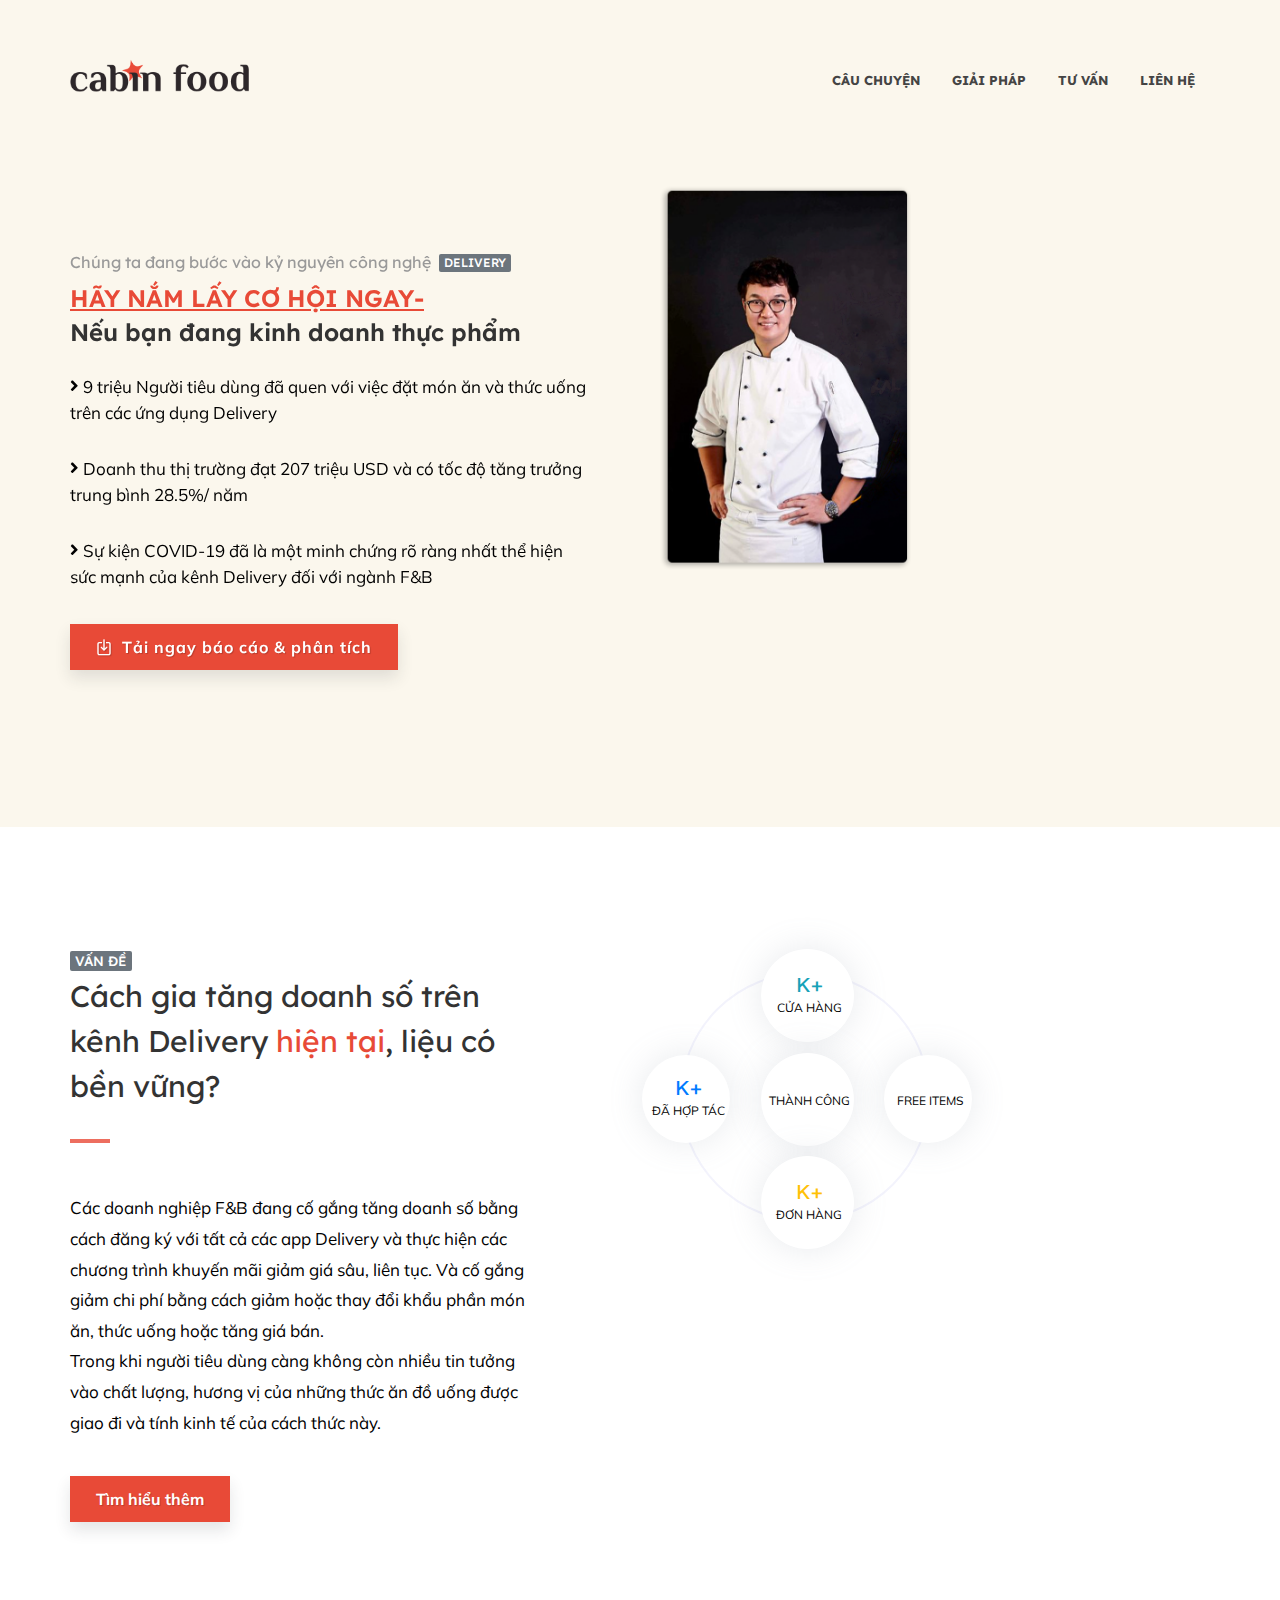
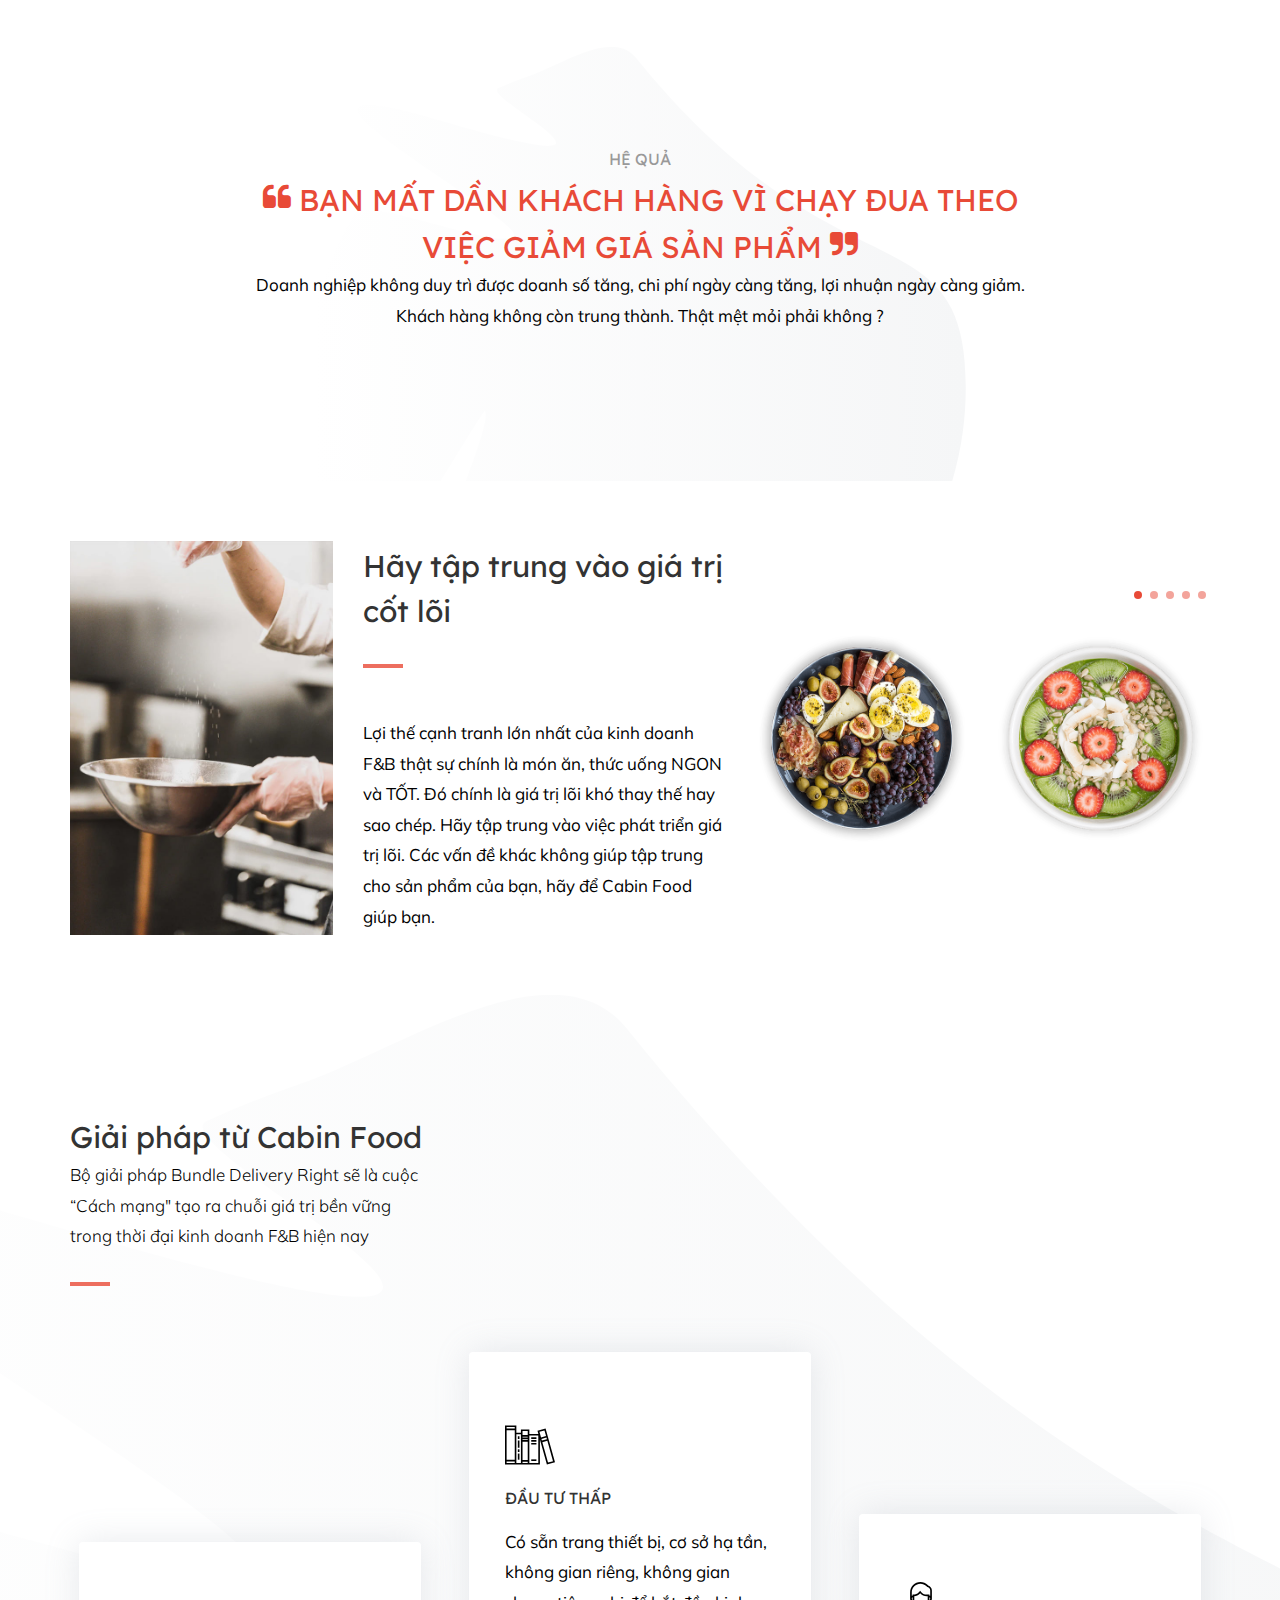
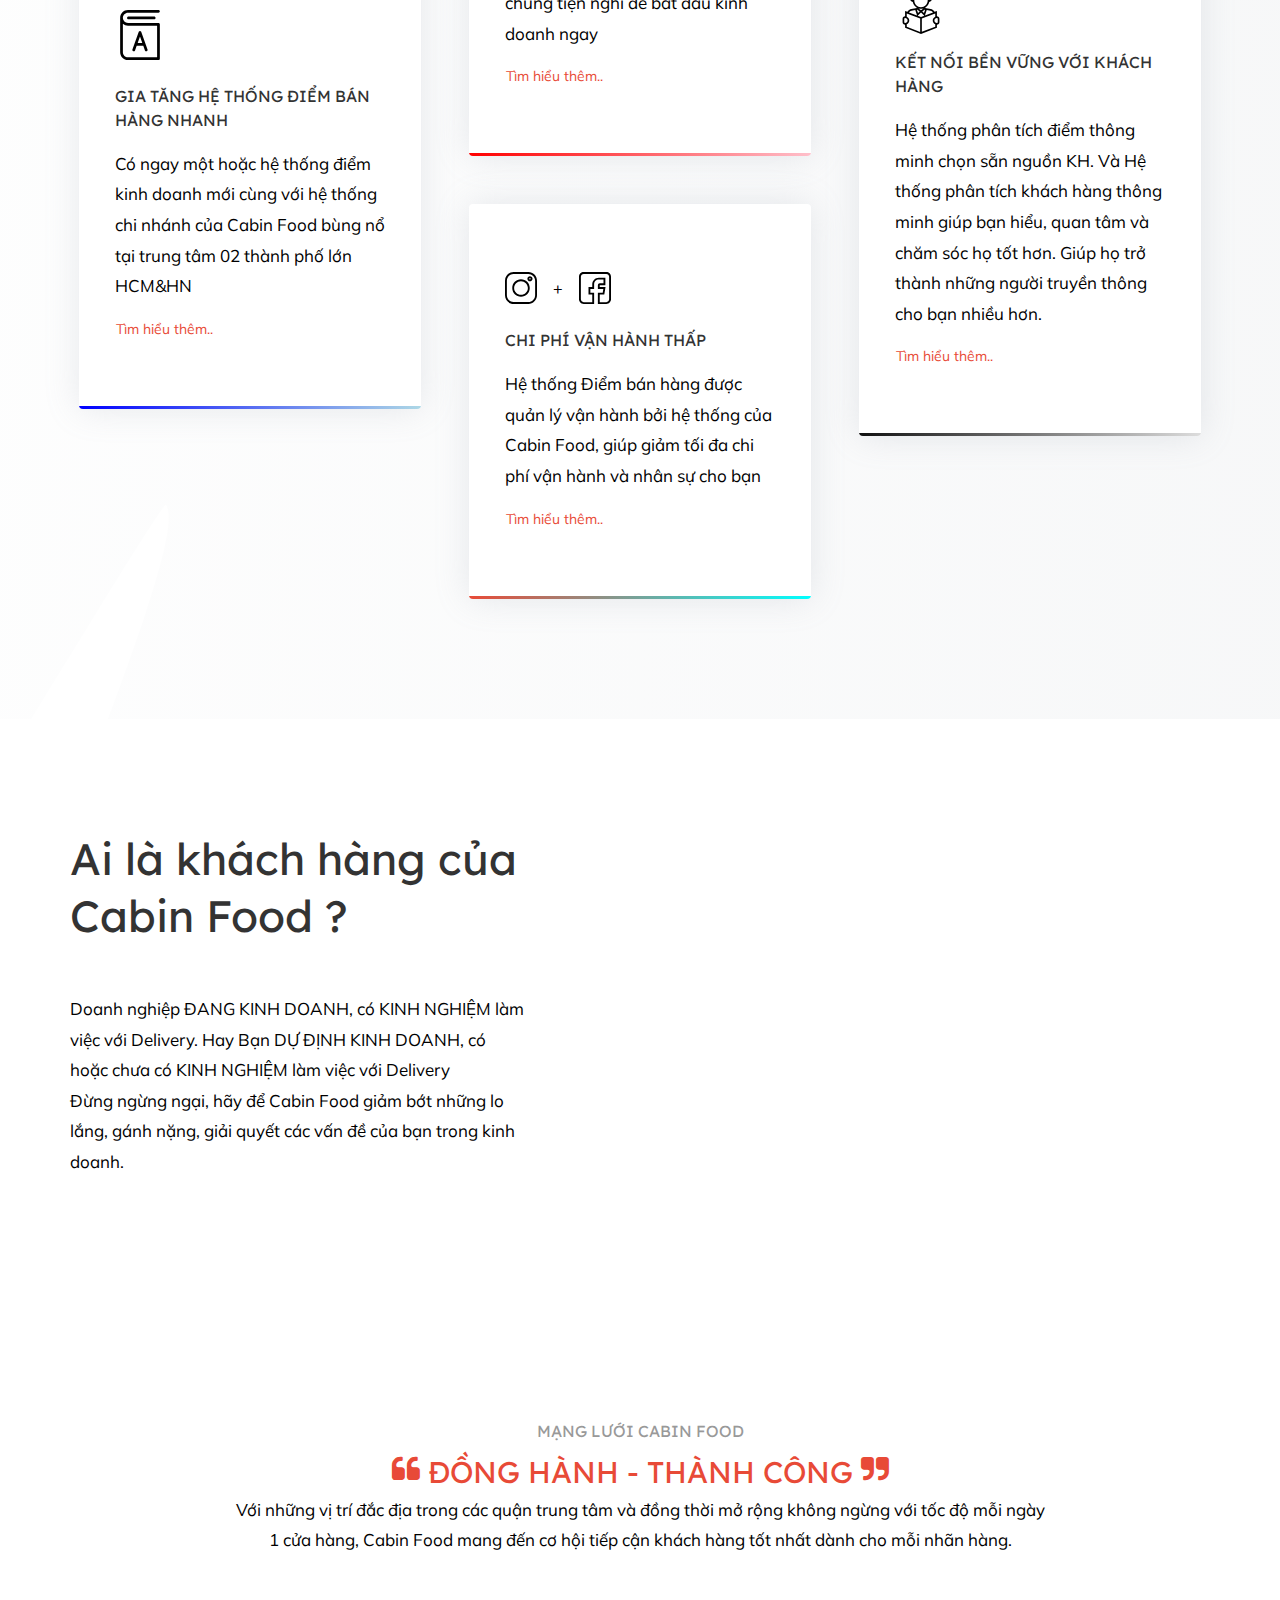
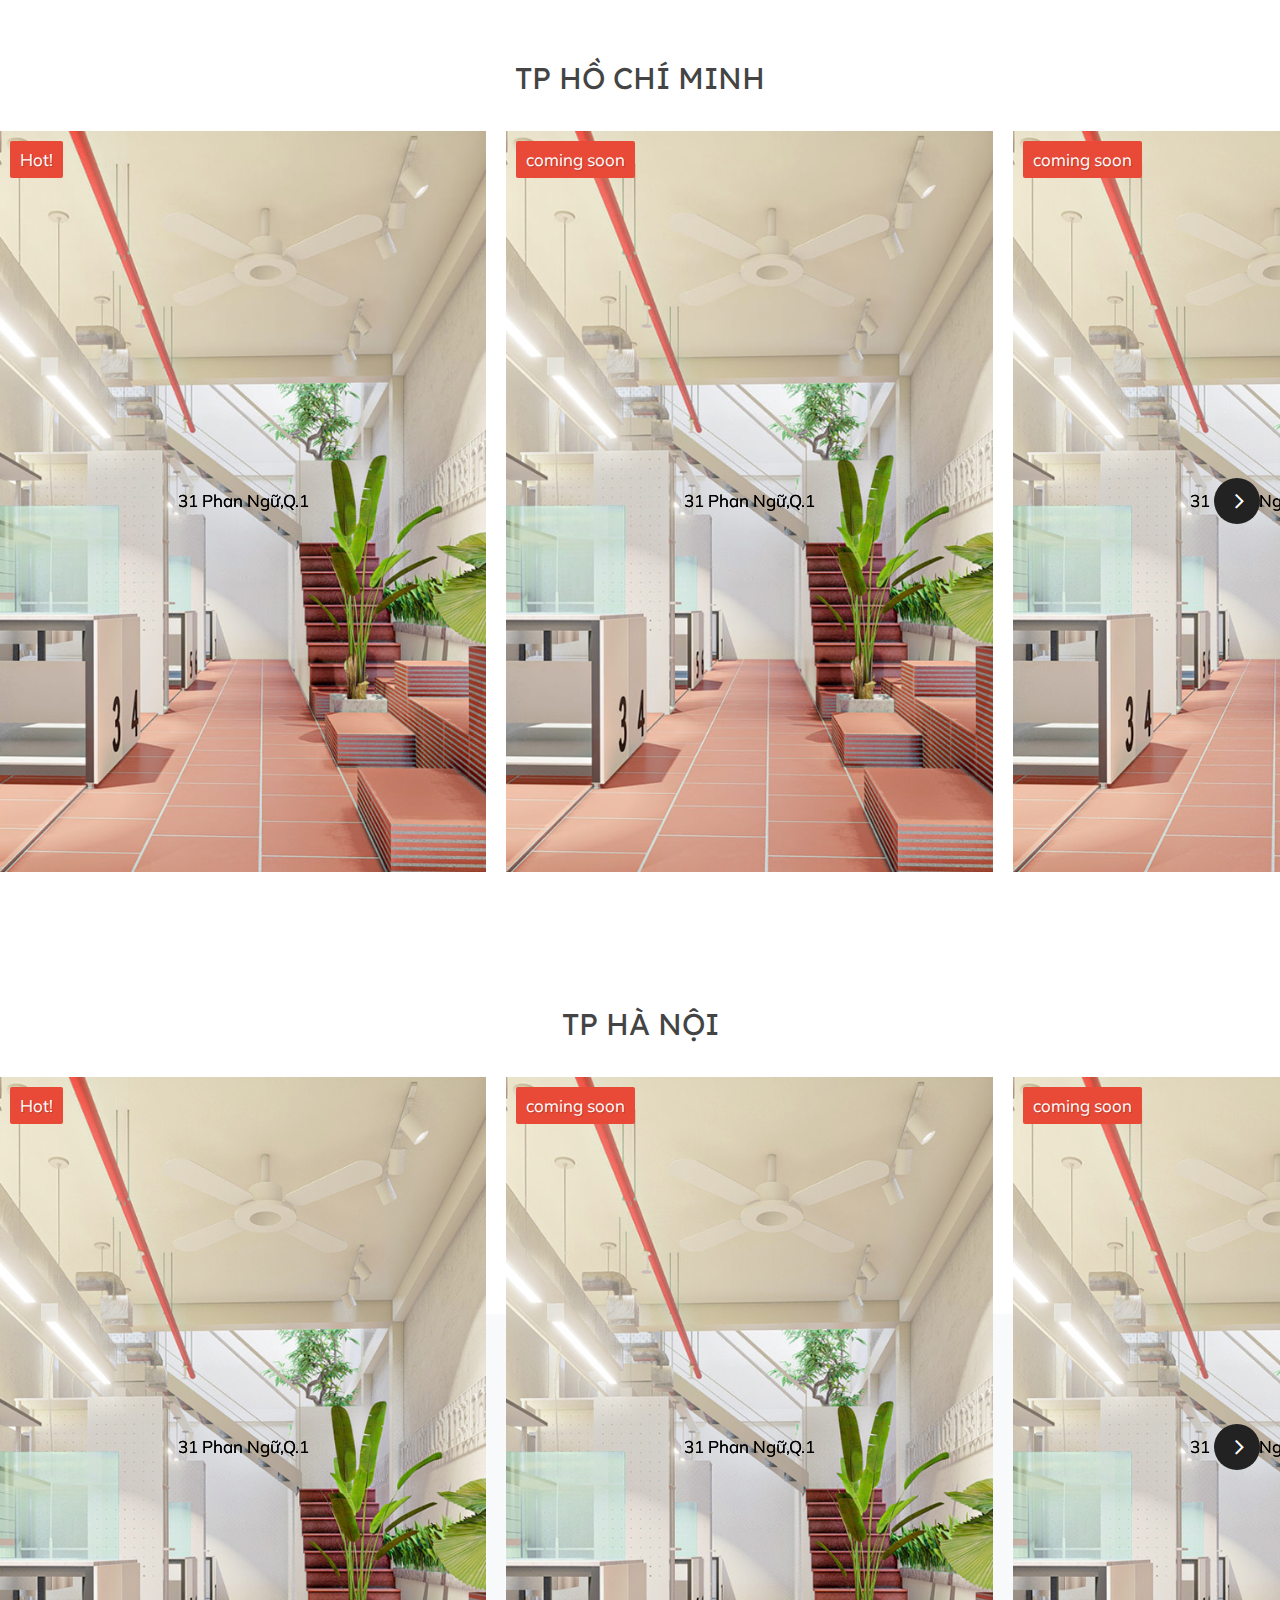
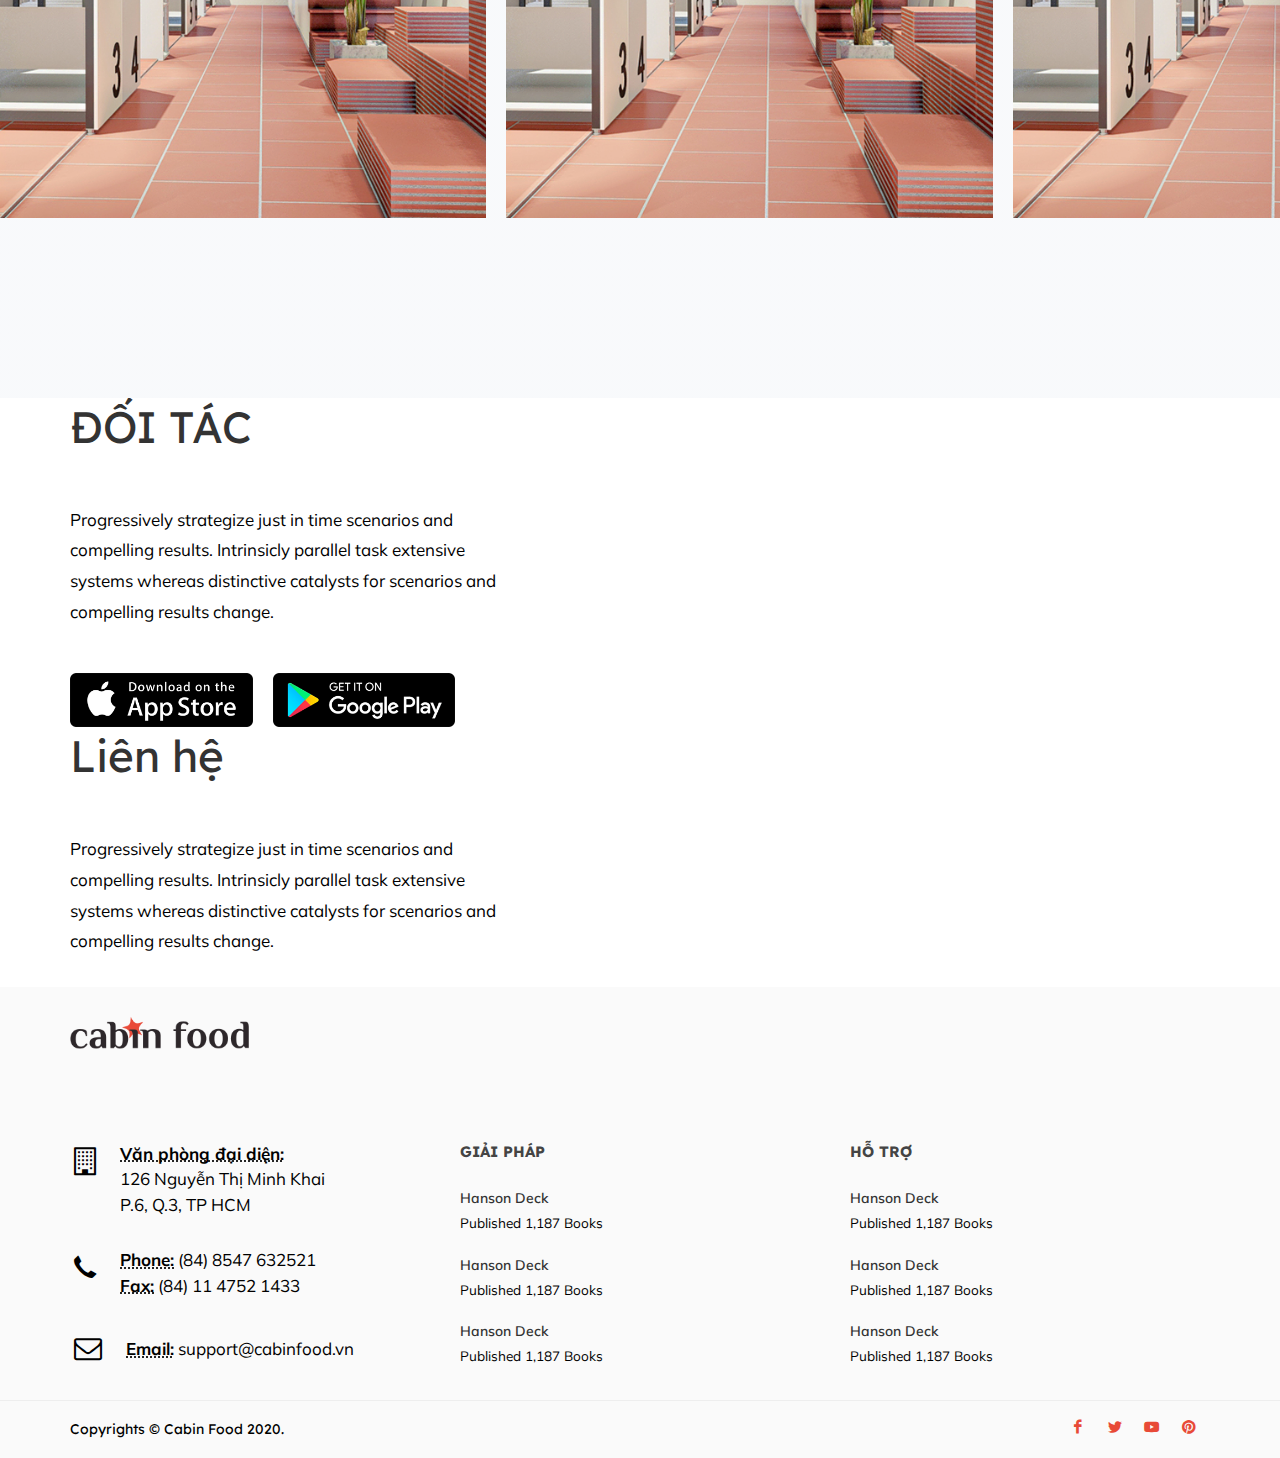
==== commit b01aec7e: "change new folder" ====
--- a/index.html
+++ b/index.html
@@ -2,12 +2,12 @@
 <html dir="ltr" lang="en-US">
 <head>
 
-	<meta http-equiv="content-type" content="text/html; charset=utf-8" />
+	<meta http-equiv="content-type" content="text/html; charset=utf-8" />			
 	<meta name="author" content="Cabin Food VietNam" />
 
 	<!-- Stylesheets
 	============================================= -->
-	<link href="https://fonts.googleapis.com/css?family=Merriweather:300|Cabin:600&display=swap" rel="stylesheet">
+	<link href="https://fonts.googleapis.com/css?family=Muli:400|Lexend Deca:600&display=swap" rel="stylesheet">
 	<link rel="stylesheet" href="css/bootstrap.css" type="text/css" />
 	<link rel="stylesheet" href="style.css" type="text/css" />
 	<link rel="stylesheet" href="css/swiper.css" type="text/css" />
@@ -102,14 +102,14 @@
 								<div class="col-xl-6 pr-0 pr-xl-5 col-md-5 col-sm-11 col-12 mb-5 mb-lg-0">
 									<div class="heading-block nobottomborder mb-4">
 										<div class="before-heading mb-2">Chúng ta đang bước vào kỷ nguyên công nghệ <span class="badge badge-secondary ml-1"> DELIVERY </span></div>
-										<h2 class="t600 ls0 nott"><span class="underline">HÃY NẮM NGAY LẤY CƠ HỘI-</span></br>Nếu bạn đang kinh doanh thực phẩm</span>
+										<h2 class="t600 ls0 nott"><span class="underline">HÃY NẮM LẤY CƠ HỘI NGAY-</span><br>Nếu bạn đang kinh doanh thực phẩm</span>
 										</h2>
 									</div>
 									<p><i class="icon-angle-right1"></i> 9 triệu Người tiêu dùng đã quen với việc đặt món ăn và thức uống trên các ứng dụng Delivery
 									</p>
 									<p><i class="icon-angle-right1"></i> Doanh thu thị trường đạt 207 triệu USD và có tốc độ tăng trưởng trung bình 28.5%/ năm
 									</p>
-									<p><i class="icon-angle-right1"></i> Qua sự kiện COVID-19 đã là một minh chứng rõ ràng nhất thể hiện sức mạnh của kênh DELIVERY đối với ngành F&B
+									<p><i class="icon-angle-right1"></i> Sự kiện COVID-19 đã là một minh chứng rõ ràng nhất thể hiện sức mạnh của kênh Delivery đối với ngành F&B
 									</p>
 									<a href="#" class="button button-large nott ml-0"><i class="icon-line-download"></i> Tải ngay báo cáo & phân tích</a>
 								</div>
@@ -141,7 +141,7 @@
 
 			<div class="content-wrap pb-0 clearfix colorbg">
 				
-				<!-- Content: Vấn đề ============================================= -->
+				<!-- Content 2: Vấn đề ============================================= -->
 
 				<div class="section section-about m-0" style="padding: 120px 0;">
 					<div class="container">
@@ -151,10 +151,10 @@
 								<div class="heading-block">
 									<h2 class="t400 ls0 nott mb-3 font-primary">Cách gia tăng doanh số trên kênh Delivery <span>hiện tại</span>, liệu có bền vững? </h2>
 								</div>
-							<p>Nhìn chung, tốc độ tăng trưởng hằng năm của thị trường có xu hướng giảm dần từ 45.1%/năm vào năm 2018 xuống còn 13.3%/năm vào năm 2023. Nguyên nhân có thể xuất phát từ một số vấn đề như:
-
-								Người tiêu dùng không tin tưởng vào chất lượng và hương vị của những thức ăn được giao không được đảm bảo
-								hay tiết kiệm chi phí tiêu dùng.</p>
+							<p>Các doanh nghiệp F&B đang cố gắng tăng doanh số bằng cách đăng ký với tất cả các app Delivery và thực hiện các chương trình khuyến mãi giảm giá sâu, liên tục. Và cố gắng giảm chi phí bằng cách giảm hoặc thay đổi khẩu phần món ăn, thức uống hoặc tăng giá bán.<br>
+
+								Trong khi người tiêu dùng càng không còn nhiều tin tưởng vào chất lượng, hương vị của những thức ăn đồ uống được giao đi và tính kinh tế của cách thức này.
+								</p>
 								<a href="#" class="button button-large ls0 nott ml-0 mt-2 clearfix">Tìm hiểu thêm</a>
 							</div>
 							<div class="col-md-6 offset-0 offset-md-1 mt-5 mt-md-0">
@@ -207,26 +207,24 @@
 					</div>
 				</div>
 
-				<!-- Content: Hệ quả ============================================= -->
-
-				<div class="section m-0" style="padding: 100px 0">
+				<!-- Content 3: Hệ quả ============================================= -->
+
+				<div class="section section-features m-0" style="padding: 100px 0">
 					<div class="container center">
 						<span class="before-heading font-body">HỆ QUẢ</span>
 						<div class="heading-block nobottomborder divcenter" style="max-width: 820px">
 							<h2 class="nott ls0 t400"> <span><i class="icon-quote-left1"></i> BẠN MẤT DẦN KHÁCH HÀNG VÌ CHẠY ĐUA THEO VIỆC GIẢM GIÁ SẢN PHẨM <i class="icon-quote-right1"></i></span></h2>
-							<p>Thị trường giao đồ ăn tại Việt Nam không phân mảnh. Chính vì vậy, việc chiếm lĩnh thị phần trong thị trường của các công ty mới sẽ vô cùng khó khăn trong tương lai.</p>
+							<p>Doanh nghiệp không duy trì được doanh số tăng, chi phí ngày càng tăng, lợi nhuận ngày càng giảm. Khách hàng không còn trung thành. Thật mệt mỏi phải không ?
+							</p>
 						</div>
 					</div>
 					
 				</div>
-				<!-- Content: Cốt lõi sản phẩm ============================================= -->
+				<!-- Content 4: Cốt lõi sản phẩm ============================================= -->
 
 
 				<div class="section">
 					<div class="container">
-						<div class="heading-block mb-4 nobottomborder">
-							<h2 class="t400 ls0 nott mb-0">Tập trung vào giá trị cốt lõi</h2>
-						</div>
 						<div class="row align-items-center">
 
 							<div class="col-lg-3 col-sm-6">
@@ -235,10 +233,9 @@
 
 							<div class="col-lg-4 col-sm-6 mt-3 mt-sm-0">
 								<div class="heading-block">
-									<p class="mb-0">Lợi thế cạnh tranh lớn nhất của kinh doanh F&B thật sự chính là món ăn, thức uống NGON và TỐT. Đó chính là giá trị lõi khó thay thế hay sao chép. Hãy tập trung vào việc phát triển giá trị lõi. Các vấn đề khác không giúp tập trung cho sản phẩm của bạn, hãy để Cabin Food giúp bạn.</p>
-								</div>
-								<h2 class="t700 ls0 mb-0 font-body">Christine Hà </h2>
-									<span class="text-muted">Bếp trưởng, USA</span>
+									<h2 class="t400 ls0 nott mb-0">Hãy tập trung vào giá trị cốt lõi</h2>
+								</div>
+								<p class="mb-0">Lợi thế cạnh tranh lớn nhất của kinh doanh F&B thật sự chính là món ăn, thức uống NGON và TỐT. <span>Đó chính là giá trị lõi khó thay thế hay sao chép.</span> Hãy tập trung vào việc phát triển giá trị lõi. Các vấn đề khác không giúp tập trung cho sản phẩm của bạn, hãy để Cabin Food giúp bạn.</p>
 							</div>
 
 							<div class="col-lg-5 mt-5 mt-lg-0">
@@ -283,7 +280,7 @@
 					</div>
 				</div>
 
-				<!-- Content: Dịch vụ ============================================= -->
+				<!-- Content 5: Dịch vụ ============================================= -->
 
 				<div class="section section-features m-0" style="padding: 120px 0;">
 					<div class="container clearfix">
@@ -291,7 +288,8 @@
 							<div class="col-lg-4 col-md-6">
 								<div class="heading-block services-info pr-1">
 									<h2 class="t400 ls0 nott font-primary">Giải pháp từ Cabin Food</h2>
-									<p class="lead">Với bộ giải pháp toàn diện BUNDLE DELIVERY RIGHT, chúng tôi sẽ mang đến cho bạn chuỗi giá trị bền vững sau:</p>
+									<p class="lead">Bộ giải pháp Bundle Delivery Right sẽ là cuộc “Cách mạng" tạo ra chuỗi giá trị bền vững trong thời đại kinh doanh F&B hiện nay
+									</p>
 								</div>
 							</div>
 						</div>
@@ -304,8 +302,10 @@
 												<svg enable-background="new 0 0 485.5 485.5" viewBox="0 0 485.5 485.5" xmlns="https://www.w3.org/2000/svg"><path d="m422.1 126.2h-295.7c-27.4 0-49.8-22.3-49.8-49.8 0-27.4 22.3-49.8 49.8-49.8h295.8c7.4 0 13.3-6 13.3-13.3 0-7.4-6-13.3-13.3-13.3h-295.8c-42.1 0-76.4 34.3-76.4 76.4v332.7c0 42.1 34.3 76.4 76.4 76.4h295.8c7.4 0 13.3-6 13.3-13.3v-332.7c-.1-7.3-6-13.3-13.4-13.3zm-13.3 332.7h-282.4c-27.4 0-49.8-22.3-49.8-49.8v-274.7c13.4 11.5 30.8 18.5 49.8 18.5h282.4z"/><path d="m130.6 64.3c-7.4 0-13.3 6-13.3 13.3s6 13.3 13.3 13.3h249.8c7.4 0 13.3-6 13.3-13.3s-6-13.3-13.3-13.3z"/><path d="m177.4 400.7c1.5.5 3 .8 4.5.8 5.5 0 10.6-3.4 12.5-8.8l16.2-45.3h62.4c.5 0 1.1 0 1.6-.1l16.2 45.4c1.9 5.4 7.1 8.8 12.5 8.8 1.5 0 3-.3 4.5-.8 6.9-2.5 10.5-10.1 8-17l-60.6-169.9c-.1-.4-.3-.8-.5-1.2-.1-.2-.2-.4-.3-.6s-.2-.4-.3-.6-.3-.4-.4-.7c-.1-.1-.2-.3-.3-.4-.1-.2-.3-.4-.5-.6-.1-.1-.2-.3-.4-.4-.1-.2-.3-.3-.5-.5s-.3-.3-.5-.5c-.1-.1-.3-.2-.4-.4-.2-.2-.4-.3-.6-.5-.1-.1-.3-.2-.4-.3-.2-.1-.4-.3-.6-.4s-.4-.2-.6-.3-.4-.2-.6-.3c-.4-.2-.8-.4-1.2-.5h-.1c-.4-.1-.8-.2-1.2-.3-.2 0-.3-.1-.5-.1-.3-.1-.5-.1-.8-.2-.2 0-.4 0-.6-.1-.2 0-.5-.1-.7-.1s-.4 0-.6 0-.4 0-.7 0c-.2 0-.5 0-.7.1-.2 0-.4 0-.6.1-.3 0-.5.1-.8.2-.2 0-.3.1-.5.1-.4.1-.8.2-1.1.3h-.1c-.4.1-.8.3-1.2.5-.2.1-.4.2-.6.3s-.4.2-.6.3-.4.3-.7.4c-.1.1-.3.2-.4.3-.2.2-.4.3-.6.5-.1.1-.3.2-.4.4-.2.2-.3.3-.5.5s-.3.3-.5.5c-.1.1-.2.3-.4.4-.2.2-.3.4-.5.6-.1.1-.2.3-.3.4-.1.2-.3.4-.4.6s-.2.4-.3.6-.2.4-.3.6c-.2.4-.4.8-.5 1.2l-60.8 169.9c-2.2 7 1.4 14.6 8.3 17.1zm65.3-142.9 22.5 63h-45.1z"/></svg>
 											</div>
 											<div class="fbox-desc">
-												<h3 class="t400 ls0 nott">GIA TẶNG HỆ THỐNG ĐIỂM TIẾP CẬN KHÁCH HÀNG</h3>
-												<p class="text-muted">Lorem ipsum dolor sit amet, consectetur adipisicing elit. Eligendi rem, facilis nobis voluptatum.</p>
+												<h3 class="t400 ls0 nott">GIA TĂNG HỆ THỐNG ĐIỂM BÁN HÀNG NHANH
+												</h3>
+												<p class="text-muted">Có ngay một hoặc hệ thống điểm kinh doanh mới cùng với hệ thống chi nhánh của Cabin Food bùng nổ tại trung tâm 02 thành phố lớn HCM&HN
+												</p>
 												<a href="#" class="btn btn-link font-body mt-3 p-0">Tìm hiểu thêm..</a>
 											</div>
 										</div>
@@ -322,7 +322,8 @@
 												</div>
 												<div class="fbox-desc">
 													<h3 class="t400 ls0 nott">ĐẦU TƯ THẤP</h3>
-													<p class="text-muted">Lorem ipsum dolor sit amet, consectetur adipisicing elit. Eligendi rem, facilis nobis voluptatum.</p>
+													<p class="text-muted">Có sẵn trang thiết bị,  cơ sở hạ tần, không gian riêng, không gian chung tiện nghi để bắt đầu kinh doanh ngay
+													</p>
 													<a href="#" class="btn btn-link font-body mt-3 p-0">Tìm hiểu thêm..</a>
 												</div>
 											</div>
@@ -341,7 +342,8 @@
 											</div>
 											<div class="fbox-desc">
 												<h3 class="t400 nott ls0">CHI PHÍ VẬN HÀNH THẤP</h3>
-												<p class="text-muted">Lorem ipsum dolor sit amet, consectetur adipisicing elit. Eligendi rem, facilis nobis voluptatum.</p>
+												<p class="text-muted">Hệ thống Điểm bán hàng được quản lý vận hành bởi hệ thống của Cabin Food, giúp giảm tối đa chi phí vận hành và nhân sự cho bạn
+												</p>
 												<a href="#" class="btn btn-link font-body mt-3 p-0">Tìm hiểu thêm..</a>
 											</div>
 										</div>
@@ -357,7 +359,8 @@
 											</div>
 											<div class="fbox-desc">
 												<h3 class="t400 ls0 nott">KẾT NỐI BỀN VỮNG VỚI KHÁCH HÀNG</h3>
-												<p class="text-muted">Lorem ipsum dolor sit amet, consectetur adipisicing elit. Eligendi rem, facilis nobis voluptatum.</p>
+												<p class="text-muted">Hệ thống phân tích điểm thông minh chọn sẵn nguồn KH. Và Hệ thống phân tích khách hàng thông minh giúp bạn hiểu, quan tâm và chăm sóc họ tốt hơn. Giúp họ trở thành những người truyền thông cho bạn nhiều hơn.
+												</p>
 												<a href="#" class="btn btn-link font-body mt-3 p-0">Tìm hiểu thêm..</a>
 											</div>
 										</div>
@@ -369,7 +372,7 @@
 				</div>
 			
 
-				<!-- Content: Khách hàng ============================================= -->
+				<!-- Content 6: Khách hàng ============================================= -->
 
 				<div class="section mb-0 p-md-0">
 					<div class="container">
@@ -377,9 +380,12 @@
 
 							<div class="col-lg-5 col-md-5 col-sm-6">
 								<div class="heading-block nobottomborder">
-									<h2 class="t400 ls0 nott mb-0 font-primary" style="font-size: 44px; line-height: 1.3">Dành cho ai</h2>
-								</div>
-								<p>Progressively strategize just in time scenarios and compelling results. Intrinsicly parallel task extensive systems whereas distinctive catalysts for scenarios and compelling results change.</p>
+									<h2 class="t400 ls0 nott mb-0 font-primary" style="font-size: 44px; line-height: 1.3">Ai là khách hàng của Cabin Food ?
+									</h2>
+								</div>
+								<p>Doanh nghiệp <span>ĐANG KINH DOANH</span>, có KINH NGHIỆM làm việc với Delivery. Hay Bạn DỰ ĐỊNH KINH DOANH, có hoặc chưa có KINH NGHIỆM làm việc với Delivery<br>
+									Đừng ngừng ngại, hãy để Cabin Food giảm bớt những lo lắng, gánh nặng, giải quyết các vấn đề của bạn trong kinh doanh. <br>
+									</p>
 							</div>
 
 							<div class="col-lg-6 col-md-7 col-sm-6 mt-5 mt-sm-0">
@@ -394,7 +400,7 @@
 					</div>
 				</div>
 
-				<!-- Content: Địa điểm ============================================= -->
+				<!-- Content 7: Địa điểm ============================================= -->
 
 				<div class="section m-0 section-scroller" style="padding: 100px 0">
 					<div class="container center">
@@ -413,7 +419,7 @@
 								<div class="row m-auto">
 									<div>
 										<div class="centered">31 Phan Ngữ,Q.1</div>
-										<img src="demos/articles/images/articles/outlet/1.png" alt="">
+										<img src="demos/articles/images/outlet/1.jpg" alt="">
 										<div class="sale-flash">Hot!</div>
 										<div class="centered">31 Phan Ngữ,Q.1</div>	
 									</div>
@@ -424,7 +430,7 @@
 								<div class="row m-auto">
 									<div>
 										<div class="centered">31 Phan Ngữ,Q.1</div>
-										<img src="demos/articles/images/articles/outlet/2.png" alt="">
+										<img src="demos/articles/images/outlet/1.jpg" alt="">
 										<div class="sale-flash">coming soon</div>
 										<div class="centered">31 Phan Ngữ,Q.1</div>	
 									</div>
@@ -435,7 +441,7 @@
 								<div class="row m-auto">
 									<div>
 										<div class="centered">31 Phan Ngữ,Q.1</div>
-										<img src="demos/articles/images/articles/outlet/2.png" alt="">
+										<img src="demos/articles/images/outlet/2.png" alt="">
 										<div class="sale-flash">coming soon</div>
 										<div class="centered">31 Phan Ngữ,Q.1</div>	
 									</div>
@@ -446,7 +452,7 @@
 								<div class="row m-auto">
 									<div>
 										<div class="centered">31 Phan Ngữ,Q.1</div>
-										<img src="demos/articles/images/articles/outlet/2.png" alt="">
+										<img src="demos/articles/images/outlet/2.png" alt="">
 										<div class="sale-flash">coming soon</div>
 										<div class="centered">31 Phan Ngữ,Q.1</div>	
 									</div>
@@ -469,7 +475,7 @@
 								<div class="row m-auto">
 									<div>
 										<div class="centered">31 Phan Ngữ,Q.1</div>
-										<img src="demos/articles/images/articles/outlet/1.png" alt="">
+										<img src="demos/articles/images/outlet/2.png" alt="">
 										<div class="sale-flash">Hot!</div>
 										<div class="centered">31 Phan Ngữ,Q.1</div>	
 									</div>
@@ -480,7 +486,7 @@
 								<div class="row m-auto">
 									<div>
 										<div class="centered">31 Phan Ngữ,Q.1</div>
-										<img src="demos/articles/images/articles/outlet/2.png" alt="">
+										<img src="demos/articles/images/outlet/2.png" alt="">
 										<div class="sale-flash">coming soon</div>
 										<div class="centered">31 Phan Ngữ,Q.1</div>	
 									</div>
@@ -491,7 +497,7 @@
 								<div class="row m-auto">
 									<div>
 										<div class="centered">31 Phan Ngữ,Q.1</div>
-										<img src="demos/articles/images/articles/outlet/2.png" alt="">
+										<img src="demos/articles/images/outlet/2.png" alt="">
 										<div class="sale-flash">coming soon</div>
 										<div class="centered">31 Phan Ngữ,Q.1</div>	
 									</div>
@@ -502,7 +508,7 @@
 								<div class="row m-auto">
 									<div>
 										<div class="centered">31 Phan Ngữ,Q.1</div>
-										<img src="demos/articles/images/articles/outlet/2.png" alt="">
+										<img src="demos/articles/images/outlet/2.png" alt="">
 										<div class="sale-flash">coming soon</div>
 										<div class="centered">31 Phan Ngữ,Q.1</div>	
 									</div>
@@ -517,7 +523,7 @@
 
 				</div>
 				</div>
-				<!-- Content: Partner ============================================= -->
+				<!-- Content 8: Partner ============================================= -->
 
 				<div class="section mb-0 p-md-0">
 					<div class="container">
@@ -537,7 +543,7 @@
 						</div>
 					</div>
 				</div>
-				<!-- Content: Form ============================================= -->
+				<!-- Content 9: Form ============================================= -->
 
 				<div class="section mb-0 p-md-0">
 					<div class="container">
--- a/style.css
+++ b/style.css
@@ -112,7 +112,7 @@
 
 
 body,
-.dropdown-menu { font-size: 0.875rem; }
+.dropdown-menu { font-size: 17px; }
 
 
 /* ----------------------------------------------------------------
@@ -11351,7 +11351,7 @@
 .heading-block h3 + span,
 .heading-block h4 + span { font-size: 20px; }
 
-.heading-block ~ p:not(.lead) { font-size: 15px; }
+.heading-block ~ p:not(.lead) { font-size: 17px; }
 
 .heading-block:after {
 	content: '';
--- a/demos/articles/articles.css
+++ b/demos/articles/articles.css
@@ -160,7 +160,6 @@
 }
 
 body:not(.dark) .section-features {
-	background-color: transparent;
 	background-repeat: no-repeat;
 	background-position: center bottom;
 	background-image: url('images/bg-3.svg');
--- a/demos/articles/css/fonts.css
+++ b/demos/articles/css/fonts.css
@@ -24,7 +24,7 @@
 .testi-content p,
 .team-title span,
 .wedding-head .first-name span,
-.wedding-head .last-name span { font-family: 'Merriweather', serif; }
+.wedding-head .last-name span { font-family: 'Muli', serif; }
 
 
 h1,
@@ -48,4 +48,4 @@
 .wedding-head .first-name,
 .wedding-head .last-name,
 #copyrights,
-.font-primary { font-family: 'Cabin', sans-serif; }
+.font-primary { font-family: 'Lexend Deca', sans-serif; }
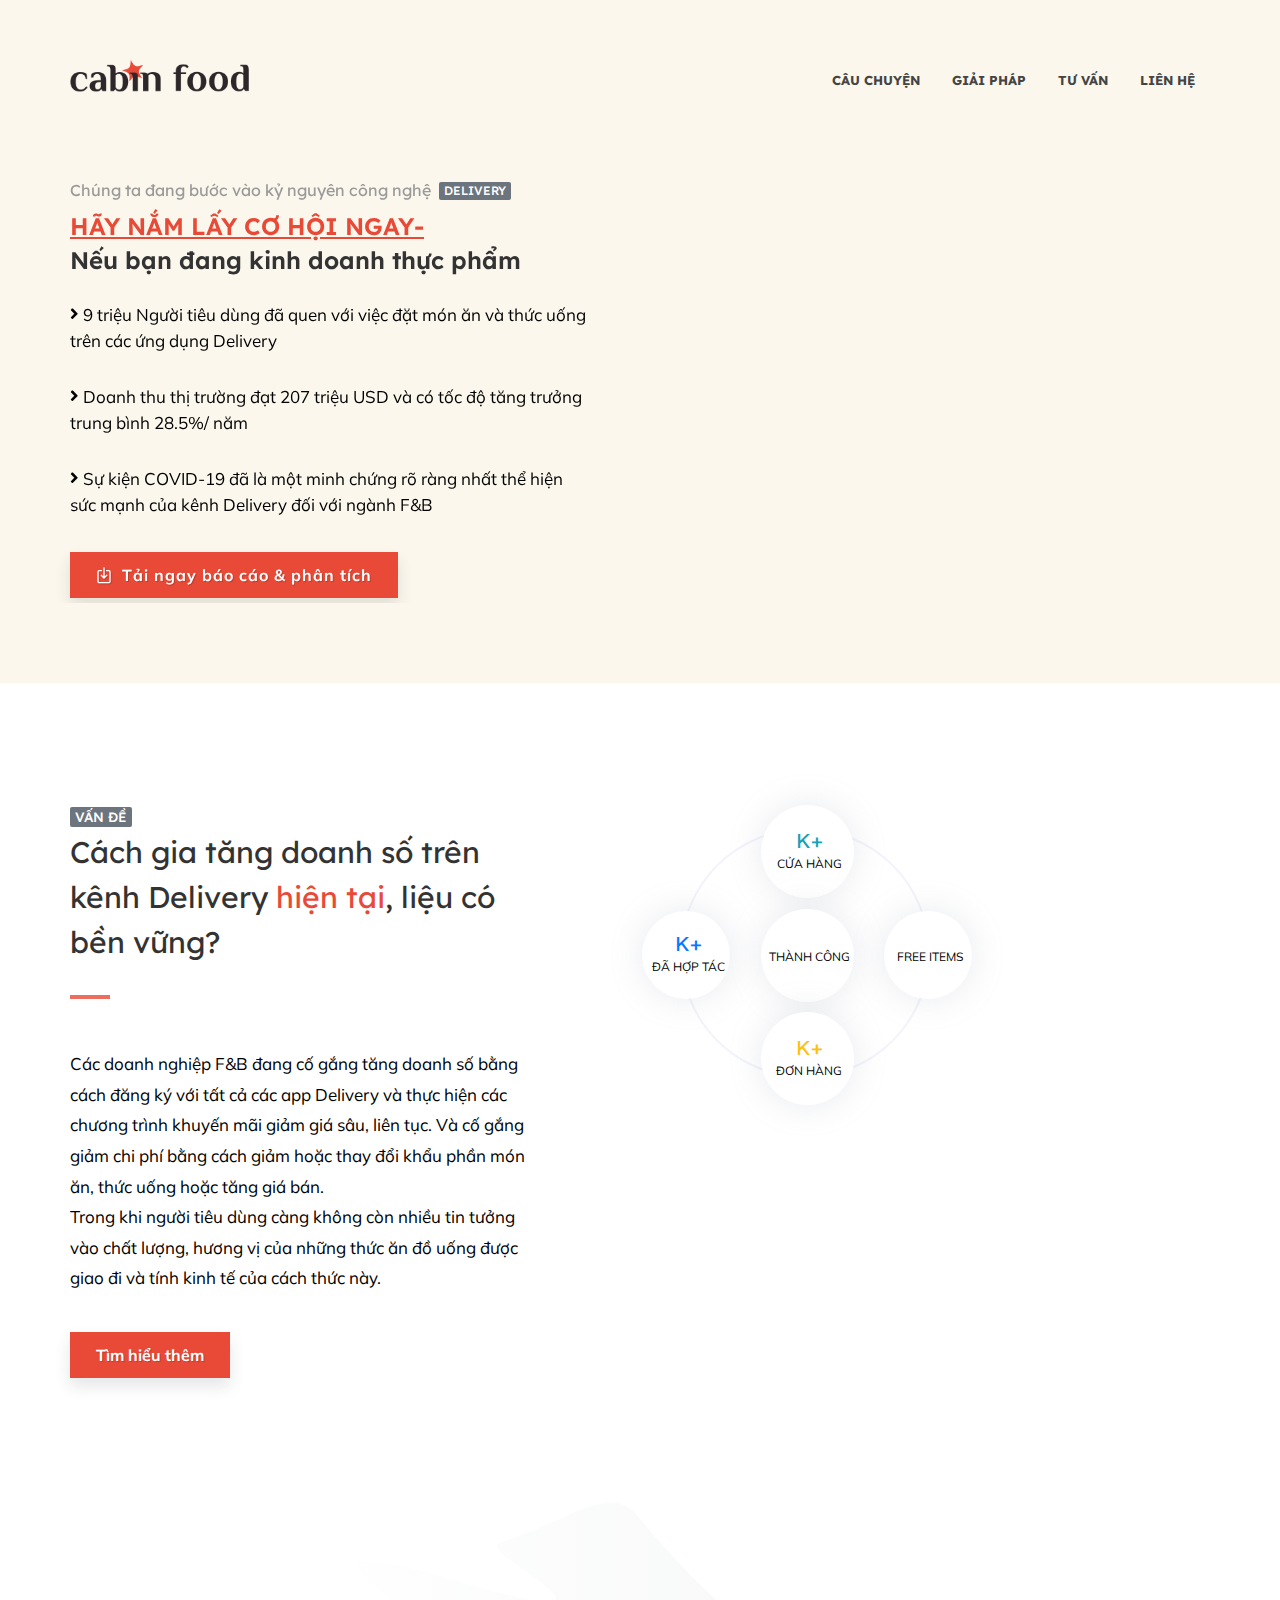
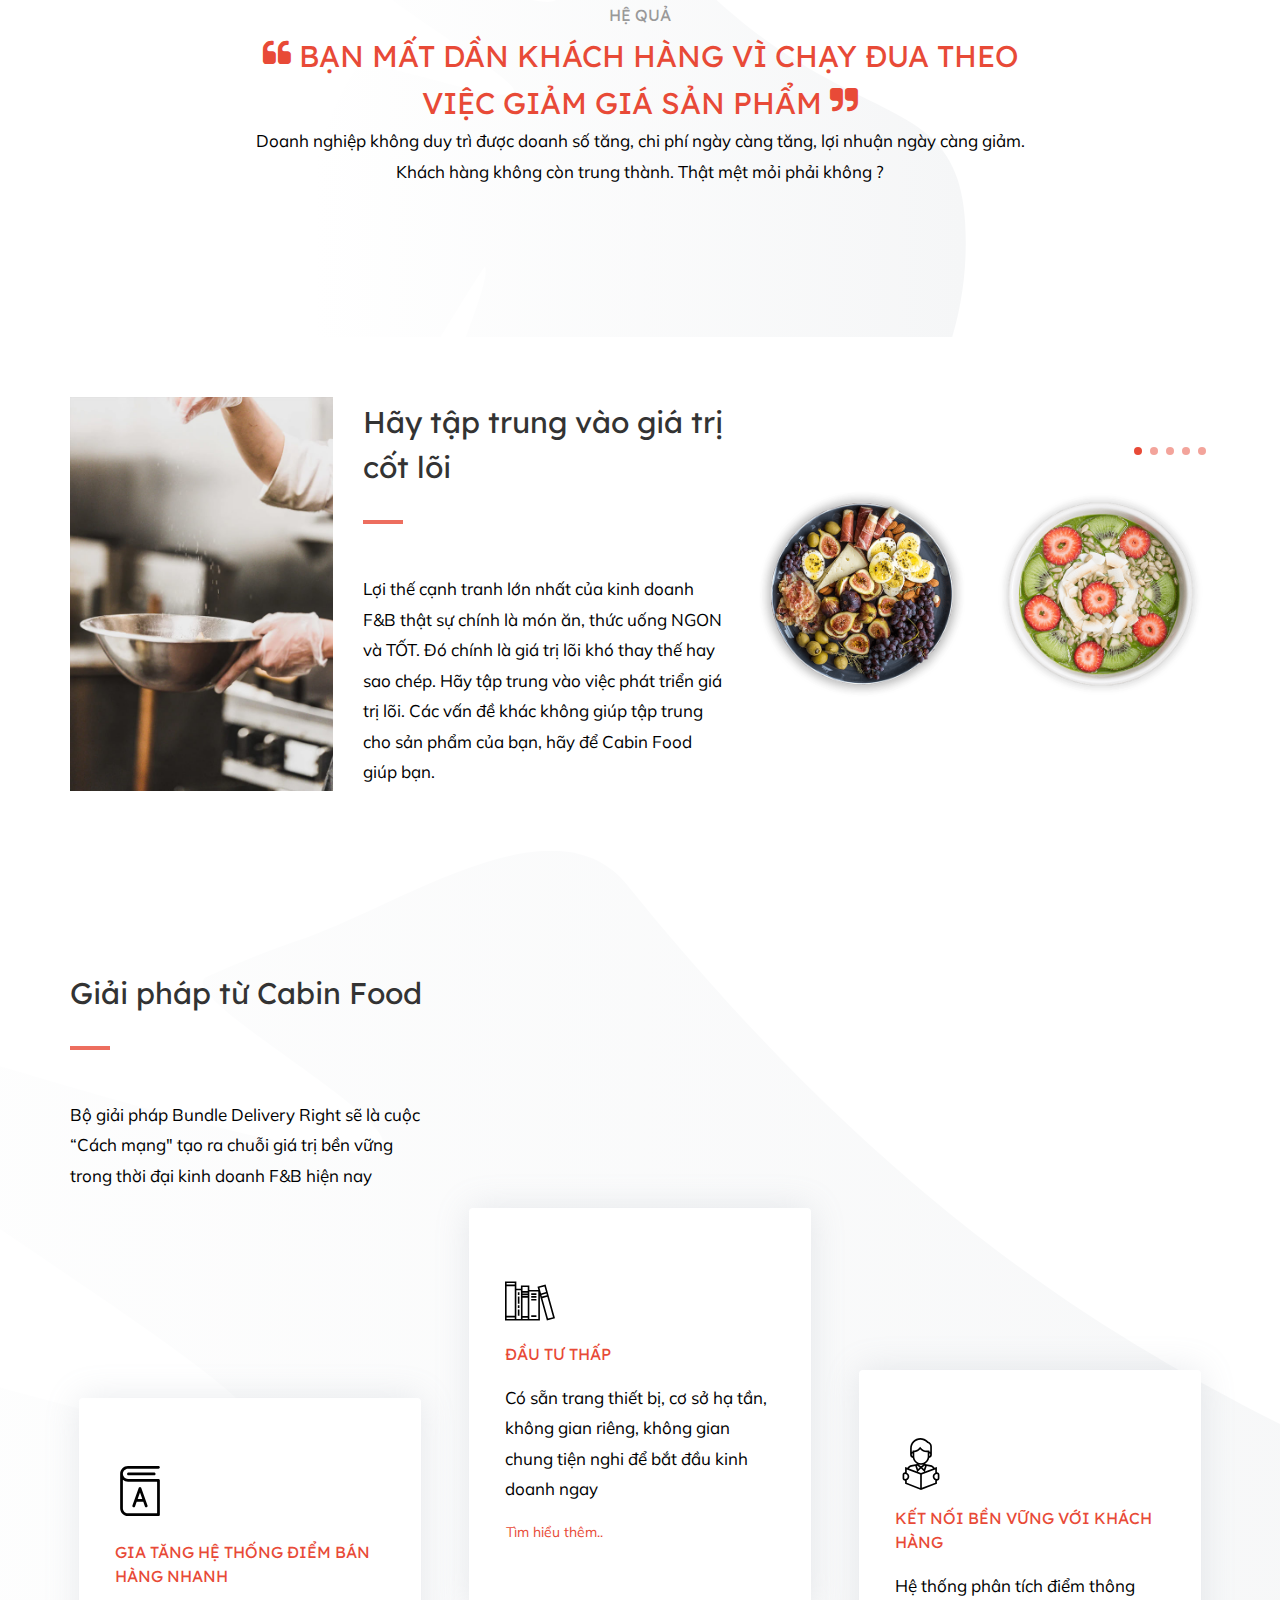
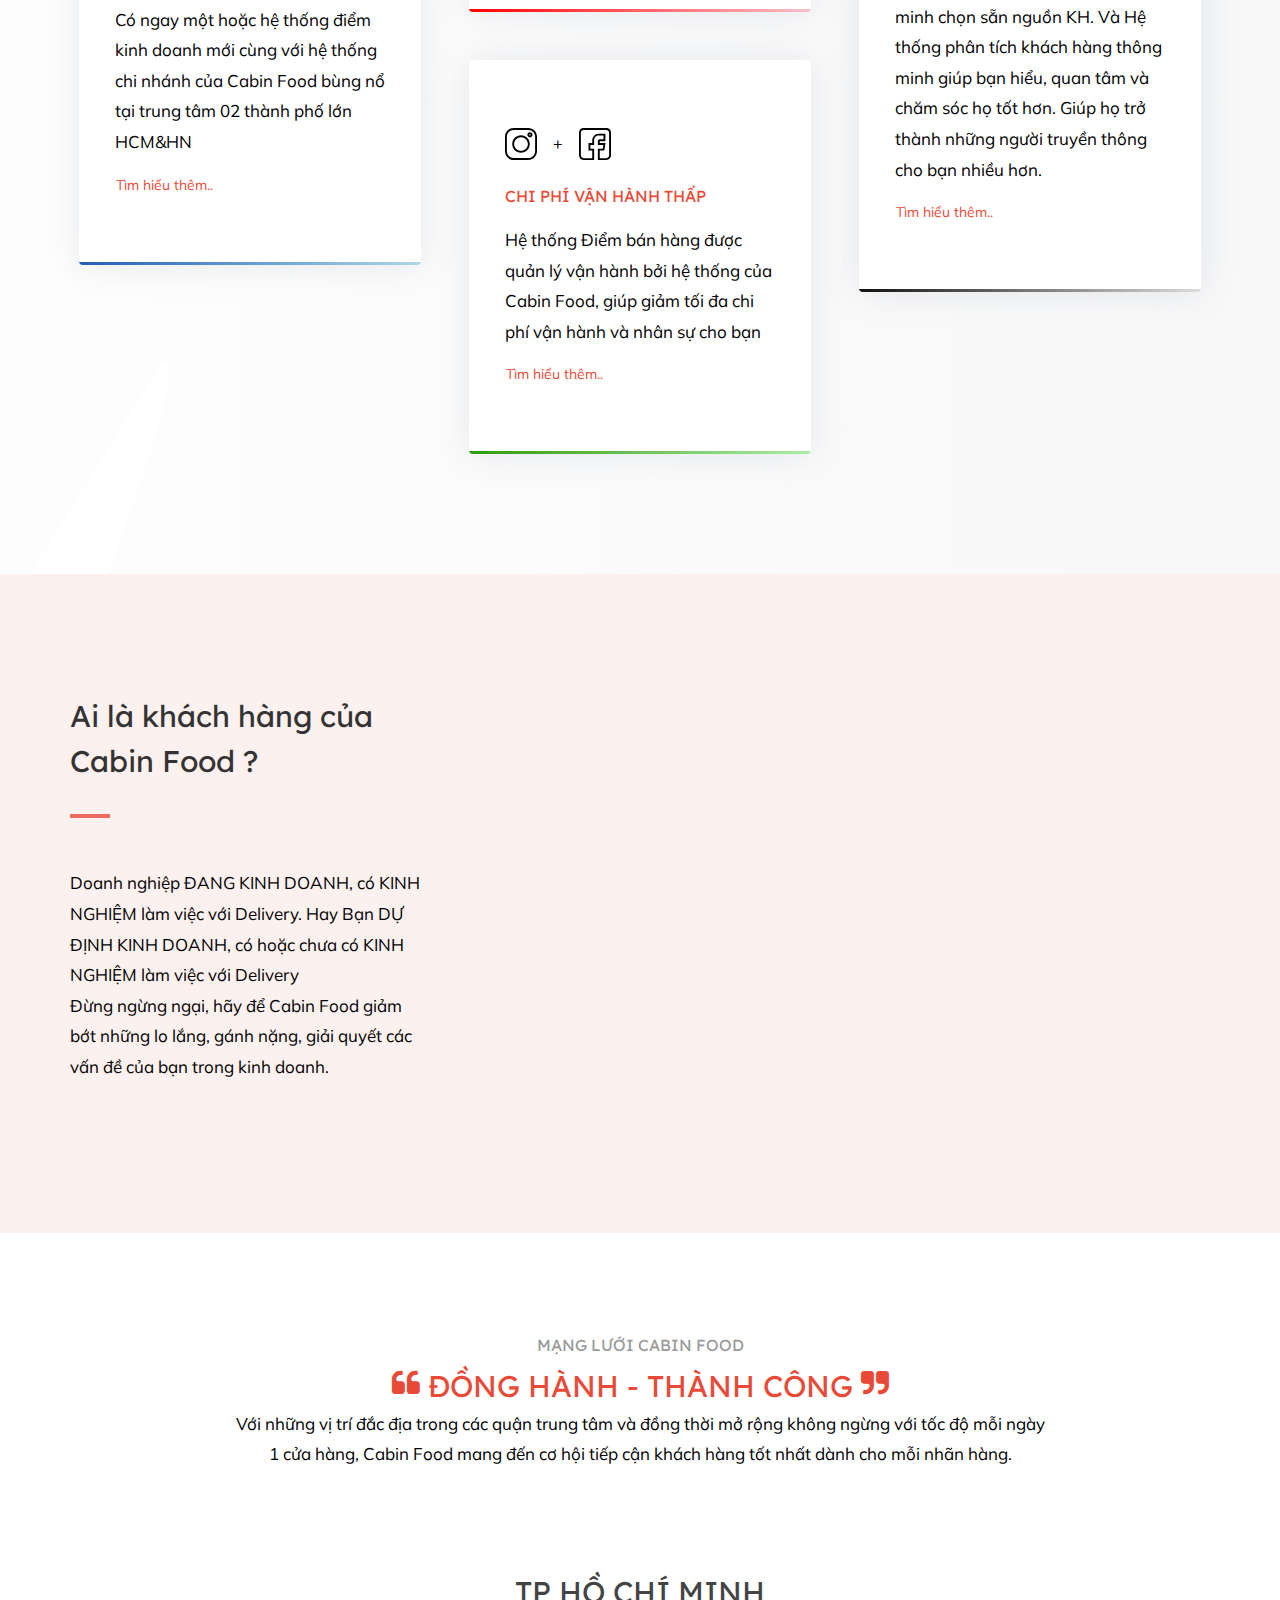
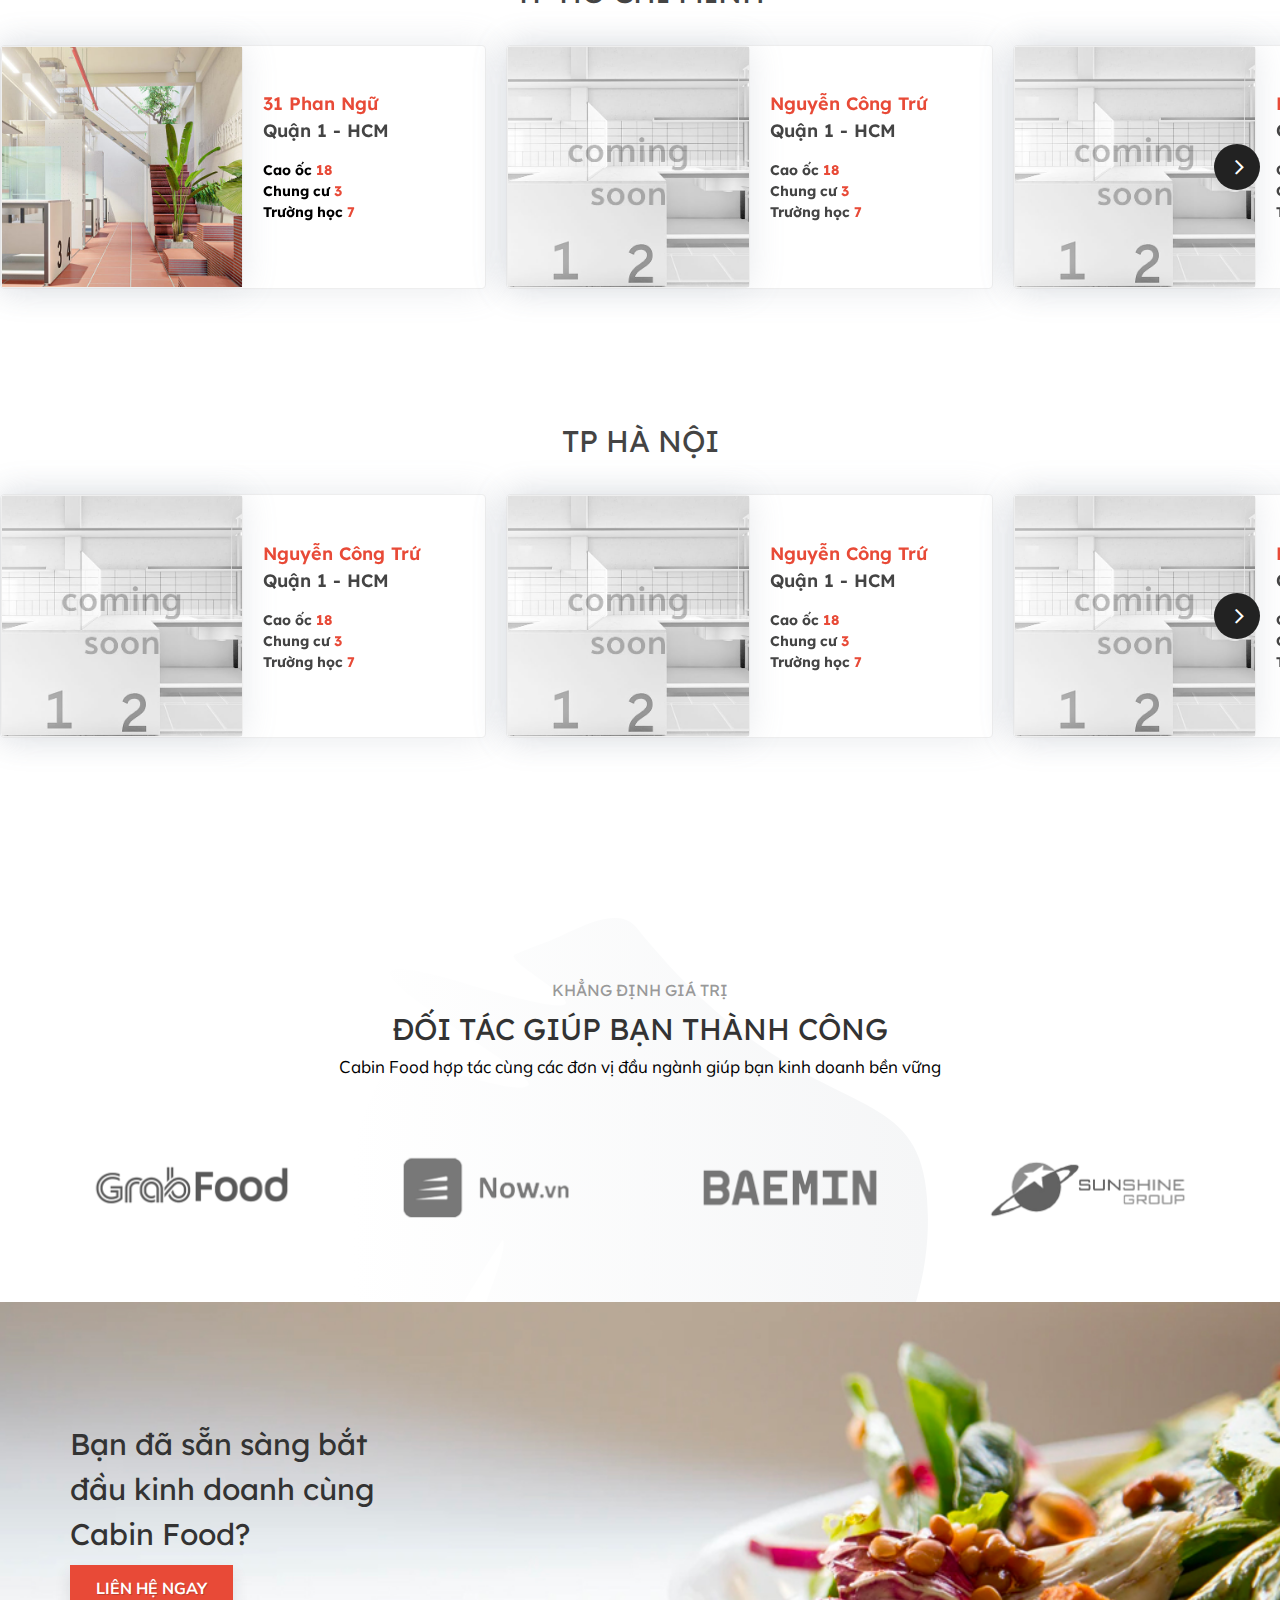
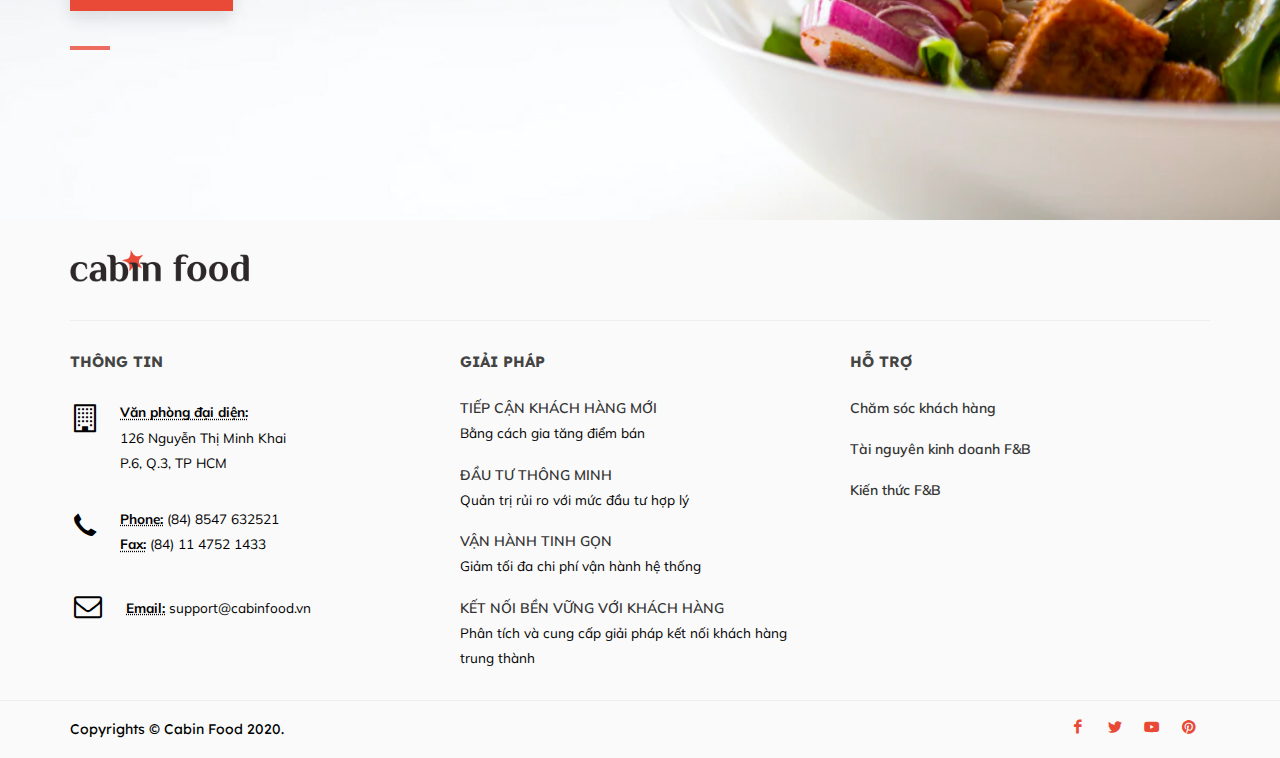
==== commit 1a4edb62: "Complete layout structure design" ====
--- a/index.html
+++ b/index.html
@@ -286,11 +286,10 @@
 					<div class="container clearfix">
 						<div class="row justify-content-start justify-content-sm-center justify-content-md-start">
 							<div class="col-lg-4 col-md-6">
-								<div class="heading-block services-info pr-1">
-									<h2 class="t400 ls0 nott font-primary">Giải pháp từ Cabin Food</h2>
-									<p class="lead">Bộ giải pháp Bundle Delivery Right sẽ là cuộc “Cách mạng" tạo ra chuỗi giá trị bền vững trong thời đại kinh doanh F&B hiện nay
-									</p>
-								</div>
+								<div class="heading-block">
+									<h2 class="t400 ls0 nott mb-0">Giải pháp từ Cabin Food</h2>
+								</div>
+								<p class="mb-0">Bộ giải pháp Bundle Delivery Right sẽ là cuộc “Cách mạng" tạo ra chuỗi giá trị bền vững trong thời đại kinh doanh F&B hiện nay</p>
 							</div>
 						</div>
 						<div class="row align-items-md-center mt-3">
@@ -374,90 +373,123 @@
 
 				<!-- Content 6: Khách hàng ============================================= -->
 
-				<div class="section mb-0 p-md-0">
+				<div class="section m-0" style="padding: 120px 0;background-color: #fcf1ef;">
 					<div class="container">
 						<div class="row align-items-center justify-content-between">
 
-							<div class="col-lg-5 col-md-5 col-sm-6">
-								<div class="heading-block nobottomborder">
-									<h2 class="t400 ls0 nott mb-0 font-primary" style="font-size: 44px; line-height: 1.3">Ai là khách hàng của Cabin Food ?
-									</h2>
-								</div>
-								<p>Doanh nghiệp <span>ĐANG KINH DOANH</span>, có KINH NGHIỆM làm việc với Delivery. Hay Bạn DỰ ĐỊNH KINH DOANH, có hoặc chưa có KINH NGHIỆM làm việc với Delivery<br>
-									Đừng ngừng ngại, hãy để Cabin Food giảm bớt những lo lắng, gánh nặng, giải quyết các vấn đề của bạn trong kinh doanh. <br>
-									</p>
-							</div>
-
-							<div class="col-lg-6 col-md-7 col-sm-6 mt-5 mt-sm-0">
+							<div class="col-lg-4 col-md-6">
+								<div class="heading-block">
+									<h2 class="t400 ls0 nott mb-0">Ai là khách hàng của Cabin Food ?</h2>
+								</div>
+								<p class="mb-0">Doanh nghiệp <span>ĐANG KINH DOANH</span>, có KINH NGHIỆM làm việc với Delivery. Hay Bạn DỰ ĐỊNH KINH DOANH, có hoặc chưa có KINH NGHIỆM làm việc với Delivery<br>
+									Đừng ngừng ngại, hãy để Cabin Food giảm bớt những lo lắng, gánh nặng, giải quyết các vấn đề của bạn trong kinh doanh.
+									</p></p>
+							</div>
+
+							<div class="col-lg-7 col-md-7 col-sm-6 mt-5 mt-sm-0">
 								<div class="d-none d-lg-flex">
-									<img src="demos/articles/images/iphone-1.png" class="fast" alt="" style="height: 600px" data-animate="fadeInDown">
-									<img src="demos/articles/images/iphone-2.png" class="fast" alt="" style="height: 600px" data-animate="fadeInUp">
-								</div>
-								<img src="demos/articles/images/iphone.png" alt="" class="d-block d-lg-none px-5 px-sm-0 p-md-5">
-							</div>
-
-						</div>
+									<img src="demos/articles/images/customer/1.jpg" class="fast cimage" alt="" style="height: 250px" data-animate="fadeInDown">
+									<img src="demos/articles/images/customer/2.jpg" class="fast cimage" alt="" style="height: 300px" data-animate="fadeInUp">
+									<img src="demos/articles/images/customer/3.jpg" class="fast cimage" alt="" style="height: 250px" data-animate="fadeInDown">
+								</div>
+								<img src="demos/articles/images/customer/all.jpg" alt="" class="d-block d-lg-none px-5 px-sm-0 p-md-5">
+							</div>
+
+						</div>
+							
+
 					</div>
 				</div>
 
 				<!-- Content 7: Địa điểm ============================================= -->
 
-				<div class="section m-0 section-scroller" style="padding: 100px 0">
+				<div class="section m-0 section-scroller" style="padding: 100px 0;">
 					<div class="container center">
 						<span class="before-heading font-body">MẠNG LƯỚI CABIN FOOD</span>
 						<div class="heading-block nobottomborder divcenter" style="max-width: 820px">
-							<h2 class="nott ls0 t400"> <span><i class="icon-quote-left1"></i> ĐỒNG HÀNH - THÀNH CÔNG <i class="icon-quote-right1"></i></span></h2>
-							<p>Với những vị trí đắc địa trong các quận trung tâm và đồng thời mở rộng không ngừng với tốc độ mỗi ngày 1 cửa hàng, Cabin Food mang đến cơ hội tiếp cận khách hàng tốt nhất dành cho mỗi nhãn hàng.</p>
-					</div>
-				</div>
+							<h2 class="nott ls0 t400"> <span><i class="icon-quote-left1"></i> ĐỒNG HÀNH - THÀNH CÔNG <i
+										class="icon-quote-right1"></i></span></h2>
+							<p>Với những vị trí đắc địa trong các quận trung tâm và đồng thời mở rộng không ngừng với tốc độ mỗi ngày 1 cửa
+								hàng, Cabin Food mang đến cơ hội tiếp cận khách hàng tốt nhất dành cho mỗi nhãn hàng.</p>
+						</div>
+					</div>
 				<div class="swiper_wrapper customjs clearfix" style="padding: 50px 0 80px;">
 					<h2 class="nott ls0 t400 center">TP HỒ CHÍ MINH</h2>
 					<div class="swiper-container swiper-parent swiper-scroller">
 						<div class="swiper-wrapper">
 
 							<div class="swiper-slide">
-								<div class="row m-auto">
-									<div>
-										<div class="centered">31 Phan Ngữ,Q.1</div>
+								<div class="row m-auto align-items-center justify-content-center scard">
+									<div class="col-md-6 p-0 scard">
 										<img src="demos/articles/images/outlet/1.jpg" alt="">
-										<div class="sale-flash">Hot!</div>
-										<div class="centered">31 Phan Ngữ,Q.1</div>	
-									</div>
+									</div>
+									<div class="col-md-6 p-0">
+										<div class="card-body py-4">
+											<h4 class="mb-3"><a href="#">31 Phan Ngữ</a><br>Quận 1 - HCM</h4>
+											<h5 class="text-muted">Cao ốc <span>18</span><br>
+												Chung cư <span>3</span><br>
+												Trường học <span>7</span><br>
+											</h5>
+
+										</div>
+								</div>
 								</div>
 							</div>
 
 							<div class="swiper-slide">
-								<div class="row m-auto">
-									<div>
-										<div class="centered">31 Phan Ngữ,Q.1</div>
-										<img src="demos/articles/images/outlet/1.jpg" alt="">
-										<div class="sale-flash">coming soon</div>
-										<div class="centered">31 Phan Ngữ,Q.1</div>	
+								<div class="row m-auto align-items-center justify-content-center scard">
+									<div class="col-md-6 p-0 scard">
+										<img src="demos/articles/images/outlet/2.jpg" alt="">
+									</div>
+									<div class="col-md-6 p-0">
+											<div class="card-body py-4">
+												<h4 class="mb-3"><a href="#">Nguyễn Công Trứ</a><br>Quận 1 - HCM</h4>
+												<h5>Cao ốc <span>18</span><br>
+													Chung cư <span>3</span><br>
+													Trường học <span>7</span><br>
+												</h5>
+
+											</div>
 									</div>
 								</div>
 							</div>
 
 							<div class="swiper-slide">
-								<div class="row m-auto">
-									<div>
-										<div class="centered">31 Phan Ngữ,Q.1</div>
-										<img src="demos/articles/images/outlet/2.png" alt="">
-										<div class="sale-flash">coming soon</div>
-										<div class="centered">31 Phan Ngữ,Q.1</div>	
+								<div class="row m-auto align-items-center justify-content-center scard">
+									<div class="col-md-6 p-0 scard">
+										<img src="demos/articles/images/outlet/2.jpg" alt="">
+									</div>
+									<div class="col-md-6 p-0">
+											<div class="card-body py-4">
+												<h4 class="mb-3"><a href="#">Nguyễn Công Trứ</a><br>Quận 1 - HCM</h4>
+												<h5>Cao ốc <span>18</span><br>
+													Chung cư <span>3</span><br>
+													Trường học <span>7</span><br>
+												</h5>
+
+											</div>
 									</div>
 								</div>
 							</div>
 
 							<div class="swiper-slide">
-								<div class="row m-auto">
-									<div>
-										<div class="centered">31 Phan Ngữ,Q.1</div>
-										<img src="demos/articles/images/outlet/2.png" alt="">
-										<div class="sale-flash">coming soon</div>
-										<div class="centered">31 Phan Ngữ,Q.1</div>	
-									</div>
-								</div>
-							</div>
+								<div class="row m-auto align-items-center justify-content-center scard">
+									<div class="col-md-6 p-0 scard">
+										<img src="demos/articles/images/outlet/2.jpg" alt="">
+									</div>
+									<div class="col-md-6 p-0">
+											<div class="card-body py-4">
+												<h4 class="mb-3"><a href="#">Nguyễn Công Trứ</a><br>Quận 1 - HCM</h4>
+												<h5>Cao ốc <span>18</span><br>
+													Chung cư <span>3</span><br>
+													Trường học <span>7</span><br>
+												</h5>
+
+											</div>
+									</div>
+								</div>
+							</div>
+							
 
 						</div>
 						<!-- Add Scroll Bar -->
@@ -472,45 +504,89 @@
 						<div class="swiper-wrapper">
 
 							<div class="swiper-slide">
-								<div class="row m-auto">
-									<div>
-										<div class="centered">31 Phan Ngữ,Q.1</div>
-										<img src="demos/articles/images/outlet/2.png" alt="">
-										<div class="sale-flash">Hot!</div>
-										<div class="centered">31 Phan Ngữ,Q.1</div>	
+								<div class="row m-auto align-items-center justify-content-center scard">
+									<div class="col-md-6 p-0 scard">
+										<img src="demos/articles/images/outlet/2.jpg" alt="">
+									</div>
+									<div class="col-md-6 p-0">
+											<div class="card-body py-4">
+												<h4 class="mb-3"><a href="#">Nguyễn Công Trứ</a><br>Quận 1 - HCM</h4>
+												<h5>Cao ốc <span>18</span><br>
+													Chung cư <span>3</span><br>
+													Trường học <span>7</span><br>
+												</h5>
+
+											</div>
 									</div>
 								</div>
 							</div>
 
 							<div class="swiper-slide">
-								<div class="row m-auto">
-									<div>
-										<div class="centered">31 Phan Ngữ,Q.1</div>
-										<img src="demos/articles/images/outlet/2.png" alt="">
-										<div class="sale-flash">coming soon</div>
-										<div class="centered">31 Phan Ngữ,Q.1</div>	
+								<div class="row m-auto align-items-center justify-content-center scard">
+									<div class="col-md-6 p-0 scard">
+										<img src="demos/articles/images/outlet/2.jpg" alt="">
+									</div>
+									<div class="col-md-6 p-0">
+											<div class="card-body py-4">
+												<h4 class="mb-3"><a href="#">Nguyễn Công Trứ</a><br>Quận 1 - HCM</h4>
+												<h5>Cao ốc <span>18</span><br>
+													Chung cư <span>3</span><br>
+													Trường học <span>7</span><br>
+												</h5>
+
+											</div>
 									</div>
 								</div>
 							</div>
 
 							<div class="swiper-slide">
-								<div class="row m-auto">
-									<div>
-										<div class="centered">31 Phan Ngữ,Q.1</div>
-										<img src="demos/articles/images/outlet/2.png" alt="">
-										<div class="sale-flash">coming soon</div>
-										<div class="centered">31 Phan Ngữ,Q.1</div>	
-									</div>
-								</div>
-							</div>
-
+								<div class="row m-auto align-items-center justify-content-center scard">
+									<div class="col-md-6 p-0 scard">
+										<img src="demos/articles/images/outlet/2.jpg" alt="">
+									</div>
+									<div class="col-md-6 p-0">
+											<div class="card-body py-4">
+												<h4 class="mb-3"><a href="#">Nguyễn Công Trứ</a><br>Quận 1 - HCM</h4>
+												<h5>Cao ốc <span>18</span><br>
+													Chung cư <span>3</span><br>
+													Trường học <span>7</span><br>
+												</h5>
+
+											</div>
+									</div>
+								</div>
+							</div>
 							<div class="swiper-slide">
-								<div class="row m-auto">
-									<div>
-										<div class="centered">31 Phan Ngữ,Q.1</div>
-										<img src="demos/articles/images/outlet/2.png" alt="">
-										<div class="sale-flash">coming soon</div>
-										<div class="centered">31 Phan Ngữ,Q.1</div>	
+								<div class="row m-auto align-items-center justify-content-center scard">
+									<div class="col-md-6 p-0 scard">
+										<img src="demos/articles/images/outlet/2.jpg" alt="">
+									</div>
+									<div class="col-md-6 p-0">
+											<div class="card-body py-4">
+												<h4 class="mb-3"><a href="#">Nguyễn Công Trứ</a><br>Quận 1 - HCM</h4>
+												<h5>Cao ốc <span>18</span><br>
+													Chung cư <span>3</span><br>
+													Trường học <span>7</span><br>
+												</h5>
+
+											</div>
+									</div>
+								</div>
+							</div>
+							<div class="swiper-slide">
+								<div class="row m-auto align-items-center justify-content-center scard">
+									<div class="col-md-6 p-0 scard">
+										<img src="demos/articles/images/outlet/2.jpg" alt="">
+									</div>
+									<div class="col-md-6 p-0">
+											<div class="card-body py-4">
+												<h4 class="mb-3"><a href="#">Nguyễn Công Trứ</a><br>Quận 1 - HCM</h4>
+												<h5>Cao ốc <span>18</span><br>
+													Chung cư <span>3</span><br>
+													Trường học <span>7</span><br>
+												</h5>
+
+											</div>
 									</div>
 								</div>
 							</div>
@@ -525,38 +601,43 @@
 				</div>
 				<!-- Content 8: Partner ============================================= -->
 
-				<div class="section mb-0 p-md-0">
+				<div class="section section-features">
+					<div class="container center">
+							<span class="before-heading font-body">KHẲNG ĐỊNH GIÁ TRỊ</span>
+							<div class="heading-block nobottomborder divcenter" style="max-width: 820px">
+								<h2 class="nott ls0 t400">ĐỐI TÁC GIÚP BẠN THÀNH CÔNG</h2>
+								<p>Cabin Food hợp tác cùng các đơn vị đầu ngành giúp bạn kinh doanh bền vững</p>
+							</div>
+						<div class="row align-items-center justify-content-between">
+							<div class="row">
+								<div class="col-lg-3 col-md-6 col-sm-6">
+									<img src="demos/articles/images/partner/grab.png" alt="grab">
+								</div>
+								<div class="col-lg-3 col-md-6 col-sm-6">
+									<img src="demos/articles/images/partner/now.png" alt="now">
+								</div>
+								<div class="col-lg-3 col-md-6 col-sm-6">
+									<img src="demos/articles/images/partner/baemin.png" alt="bae">
+								</div>
+								<div class="col-lg-3 col-md-6 col-sm-6">
+									<img src="demos/articles/images/partner/sunshine.png" alt="sunshine">
+								</div>
+							</div>
+						</div>
+					</div>
+				</div>
+				<!-- Content 9: Form ============================================= -->
+
+				<div class="section section-contact m-0" style="padding: 120px 0;">
 					<div class="container">
 						<div class="row align-items-center justify-content-between">
-
-							<div class="col-lg-5 col-md-5 col-sm-6">
-								<div class="heading-block nobottomborder">
-									<h2 class="t400 ls0 nott mb-0 font-primary" style="font-size: 44px; line-height: 1.3">ĐỐI TÁC</h2>
-								</div>
-								<p>Progressively strategize just in time scenarios and compelling results. Intrinsicly parallel task extensive systems whereas distinctive catalysts for scenarios and compelling results change.</p>
-								<div>
-									<a href="#"><img src="demos/articles/images/appstore.png" alt="" height="54" class="mt-3"></a>
-									<a href="#"><img src="demos/articles/images/googleplay.png" alt=""  class="ml-xl-3 ml-lg-1 mt-3 ml-0 " height="54"></a>
-								</div>
-							</div>
-
-						</div>
-					</div>
-				</div>
-				<!-- Content 9: Form ============================================= -->
-
-				<div class="section mb-0 p-md-0">
-					<div class="container">
-						<div class="row align-items-center justify-content-between">
-
-							<div class="col-lg-5 col-md-5 col-sm-6">
-								<div class="heading-block nobottomborder">
-									<h2 class="t400 ls0 nott mb-0 font-primary" style="font-size: 44px; line-height: 1.3">Liên hệ</h2>
-								</div>
-								<p>Progressively strategize just in time scenarios and compelling results. Intrinsicly parallel task extensive systems whereas distinctive catalysts for scenarios and compelling results change.</p>
-							</div>
-
-
+				
+							<div class="col-lg-4 col-md-6">
+								<div class="heading-block">
+									<h2 class="t400 ls0 nott mb-0">Bạn đã sẵn sàng bắt đầu kinh doanh cùng Cabin Food?</h2>
+									<a href="#" class="button button-large ls0 nott ml-0 mt-2 clearfix">LIÊN HỆ NGAY</a>
+								</div>
+							</div>
 						</div>
 					</div>
 				</div>
@@ -570,9 +651,10 @@
 		<footer id="footer" class="noborder">
 
 			<div class="container clearfix">
-				<div class="d-flex align-items-center mb-4">
+				<div class="d-flex align-items-center">
 					<img src="demos/articles/images/logo.png" height="100" alt="">
 				</div>
+				<div class="line nomargin"></div>
 
 				<!-- Footer Widgets
 				============================================= -->
@@ -580,15 +662,16 @@
 				
 					<div class="col-md-4 col-sm-6">
 						<div class="widget clearfix">
+							<h4 class="font-primary t700 ls0">THÔNG TIN</h4>
 							<div class="d-flex clearfix">
 								<div class="pr-4 pl-1">
 									<i class="icon-building2 h3"></i>
 								</div>
-								<div class="flex-grow-1">
+								<div class="flex-grow-1 ">
 									<address>
-										<abbr title="address"><strong>Văn phòng đại diện:</strong><br></abbr>
+									<small><abbr title="address "><strong>Văn phòng đại diện:</strong><br></abbr>
 										126 Nguyễn Thị Minh Khai<br>
-										P.6, Q.3, TP HCM<br>
+										P.6, Q.3, TP HCM<br></small>
 									</address>
 								</div>
 							</div>
@@ -598,8 +681,8 @@
 								</div>
 								<div class="flex-grow-1">
 									<div class="bottommargin-sm">
-										<abbr title="Phone Number"><strong>Phone:</strong></abbr> (84) 8547 632521<br>
-										<abbr title="Fax"><strong>Fax:</strong></abbr> (84) 11 4752 1433<br>
+									<small><abbr title="Phone Number"><strong>Phone:</strong></abbr> (84) 8547 632521<br>
+										<abbr title="Fax"><strong>Fax:</strong></abbr> (84) 11 4752 1433<br></small>
 									</div>
 								</div>
 							</div>
@@ -608,7 +691,7 @@
 									<i class="icon-envelope21 h3 mb-0"></i>
 								</div>
 								<div class="flex-grow-1">
-									<abbr title="Email Address"><strong>Email:</strong></abbr> support@cabinfood.vn
+								<small><abbr title="Email Address"><strong>Email:</strong></abbr> support@cabinfood.vn</small>
 								</div>
 							</div>
 
@@ -627,24 +710,32 @@
 								<div class="spost border-top-0 clearfix">
 									<div class="entry-c">
 										<div class="entry-title">
-											<h4 class="font-body"><a href="#">Hanson Deck</a></h4>
-											<small>Published 1,187 Books</small>
+											<h4 class="font-body"><a href="#">TIẾP CẬN KHÁCH HÀNG MỚI</a></h4>
+											<small>Bằng cách gia tăng điểm bán</small>
 										</div>
 									</div>
 								</div>
 								<div class="spost border-top-0 clearfix">
 									<div class="entry-c">
 										<div class="entry-title">
-											<h4 class="font-body"><a href="#">Hanson Deck</a></h4>
-											<small>Published 1,187 Books</small>
+											<h4 class="font-body"><a href="#">ĐẦU TƯ THÔNG MINH</a></h4>
+											<small>Quản trị rủi ro với mức đầu tư hợp lý</small>
 										</div>
 									</div>
 								</div>
 								<div class="spost border-top-0 clearfix">
 									<div class="entry-c">
 										<div class="entry-title">
-											<h4 class="font-body"><a href="#">Hanson Deck</a></h4>
-											<small>Published 1,187 Books</small>
+											<h4 class="font-body"><a href="#">VẬN HÀNH TINH GỌN</a></h4>
+											<small>Giảm tối đa chi phí vận hành hệ thống</small>
+										</div>
+									</div>
+								</div>
+								<div class="spost border-top-0 clearfix">
+									<div class="entry-c">
+										<div class="entry-title">
+											<h4 class="font-body"><a href="#">KẾT NỐI BỀN VỮNG VỚI KHÁCH HÀNG</a></h4>
+											<small>Phân tích và cung cấp giải pháp kết nối khách hàng trung thành</small>
 										</div>
 									</div>
 								</div>
@@ -664,24 +755,21 @@
 								<div class="spost border-top-0 clearfix">
 									<div class="entry-c">
 										<div class="entry-title">
-											<h4 class="font-body"><a href="#">Hanson Deck</a></h4>
-											<small>Published 1,187 Books</small>
+											<h4 class="font-body"><a href="#">Chăm sóc khách hàng</a></h4>
 										</div>
 									</div>
 								</div>
 								<div class="spost border-top-0 clearfix">
 									<div class="entry-c">
 										<div class="entry-title">
-											<h4 class="font-body"><a href="#">Hanson Deck</a></h4>
-											<small>Published 1,187 Books</small>
+											<h4 class="font-body"><a href="#">Tài nguyên kinh doanh F&B</a></h4>
 										</div>
 									</div>
 								</div>
 								<div class="spost border-top-0 clearfix">
 									<div class="entry-c">
 										<div class="entry-title">
-											<h4 class="font-body"><a href="#">Hanson Deck</a></h4>
-											<small>Published 1,187 Books</small>
+											<h4 class="font-body"><a href="#">Kiến thức F&B</a></h4>
 										</div>
 									</div>
 								</div>
--- a/style.css
+++ b/style.css
@@ -7504,7 +7504,7 @@
 	text-transform: uppercase;
 	letter-spacing: 1px;
 	margin-bottom: 0;
-	color: #333;
+	color: #e84a37;
 }
 
 .feature-box p {
@@ -13936,3 +13936,29 @@
 }
 
 
+/* ----------------------------------------------------------------
+	CabinFood style
+-----------------------------------------------------------------*/
+.scard {
+	border-radius: 0.25rem;
+    box-shadow: 0 0 35px rgba(140, 152, 164, 0.2);
+    background-color: white;
+    border: 1px solid #EEE;
+}
+.cimage{
+	margin: 20px;
+	border-radius: 0.25rem;
+    box-shadow: 0 0 35px rgba(140, 152, 164, 0.2);
+    background-color: white;
+}
+.section-contact {
+	background-repeat: no-repeat;
+	background-position: center bottom;
+	background-image: url('demos/articles/images/bgcontact.jpg');
+	background-size: auto 100%;
+}
+.section-partner {
+	background-image: linear-gradient(to top, rgba(241,244,248,.5), rgba(241,244,248,.5) 30%, #FFF 30%);
+	background-repeat: no-repeat;
+}
+
--- a/demos/articles/articles.css
+++ b/demos/articles/articles.css
@@ -147,15 +147,15 @@
     margin-bottom: 0;
     height: 3px;
     width: 100%;
-    background: linear-gradient(to right, blue, lightblue);
+    background: linear-gradient(to right, rgb(34, 94, 184), lightblue);
 }
 
 .section-features .card.border-color-pink:before { background: linear-gradient(to right, red, pink); }
-.section-features .card.border-color-yellow:before { background: linear-gradient(to right, #e84a37, cyan); }
+.section-features .card.border-color-yellow:before { background: linear-gradient(to right, #2e9c0d, rgb(173, 236, 165)); }
 .section-features .card.border-color-info:before { background: linear-gradient(to right, #111, #DDD); }
 
 body:not(.dark) .section-scroller {
-	background-image: linear-gradient(to top, rgba(241,244,248,.5), rgba(241,244,248,.5) 30%, #FFF 30%);
+
 	background-repeat: no-repeat;
 }
 
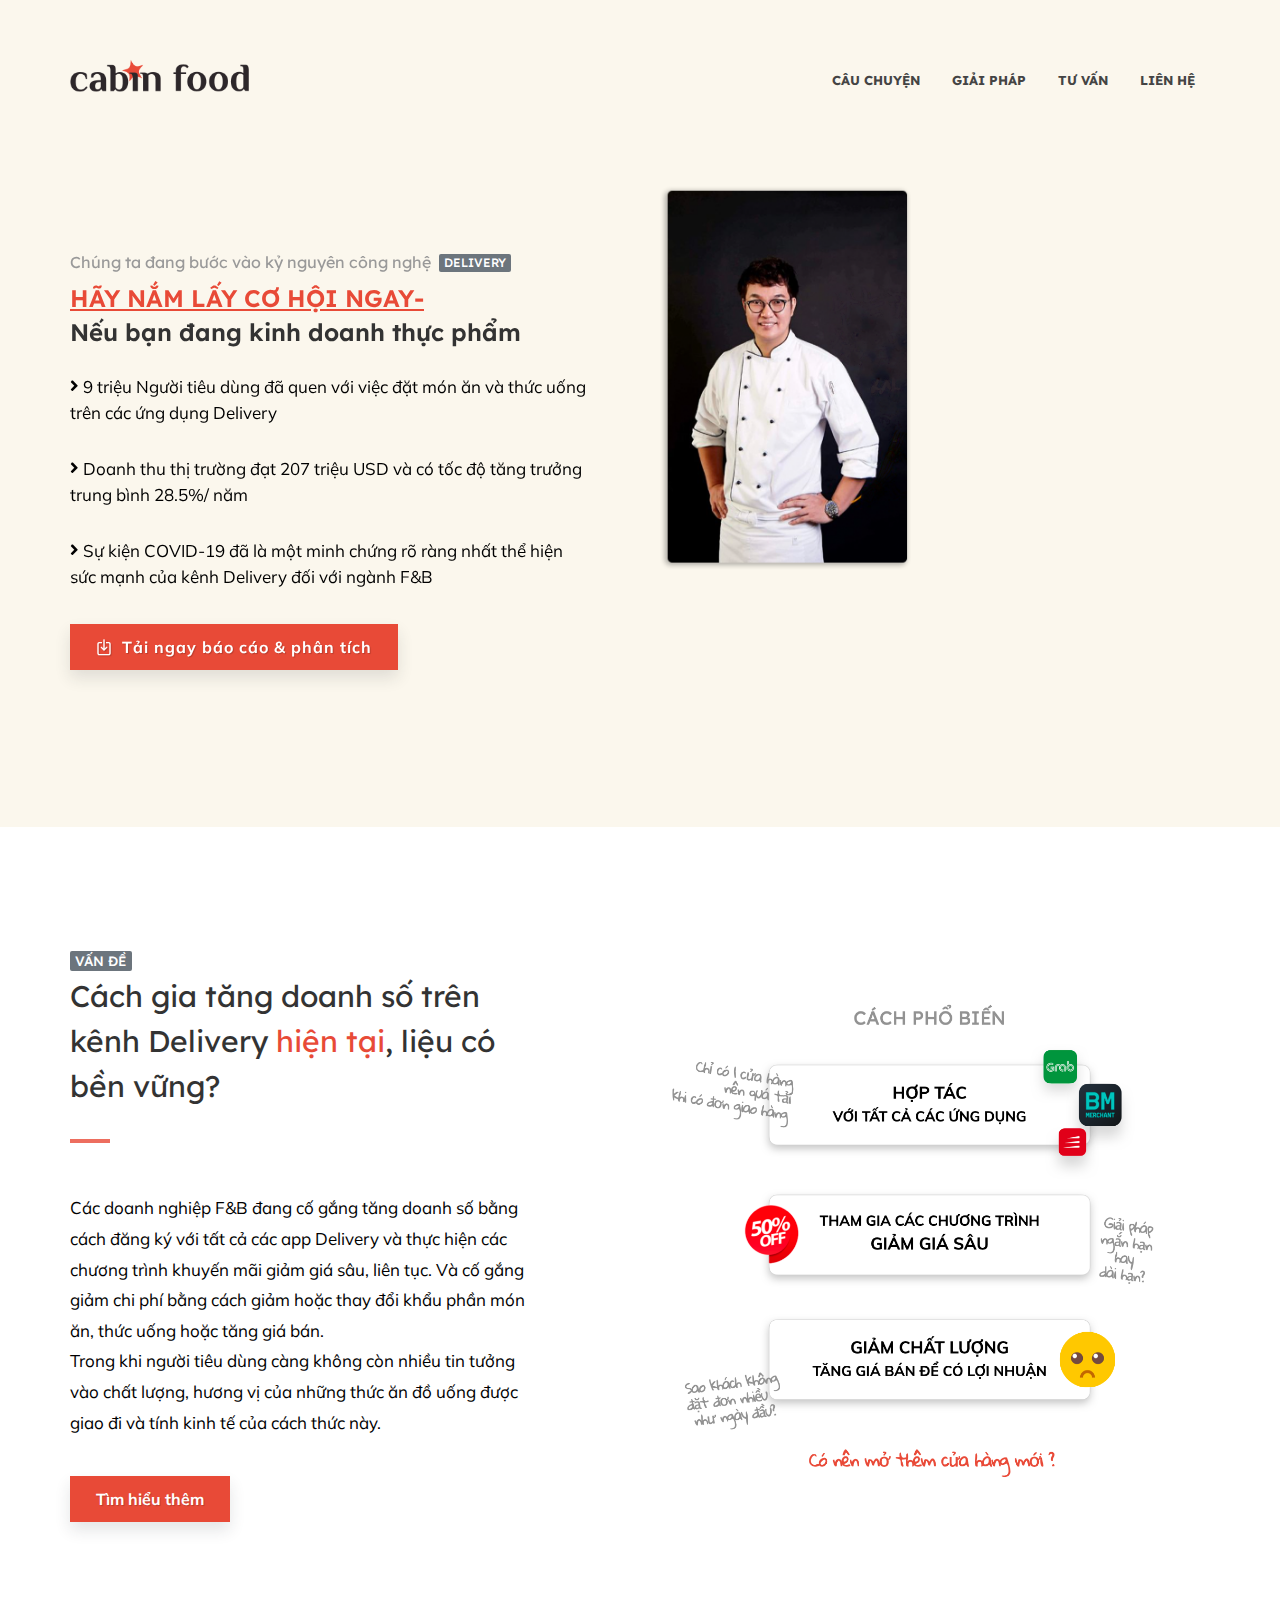
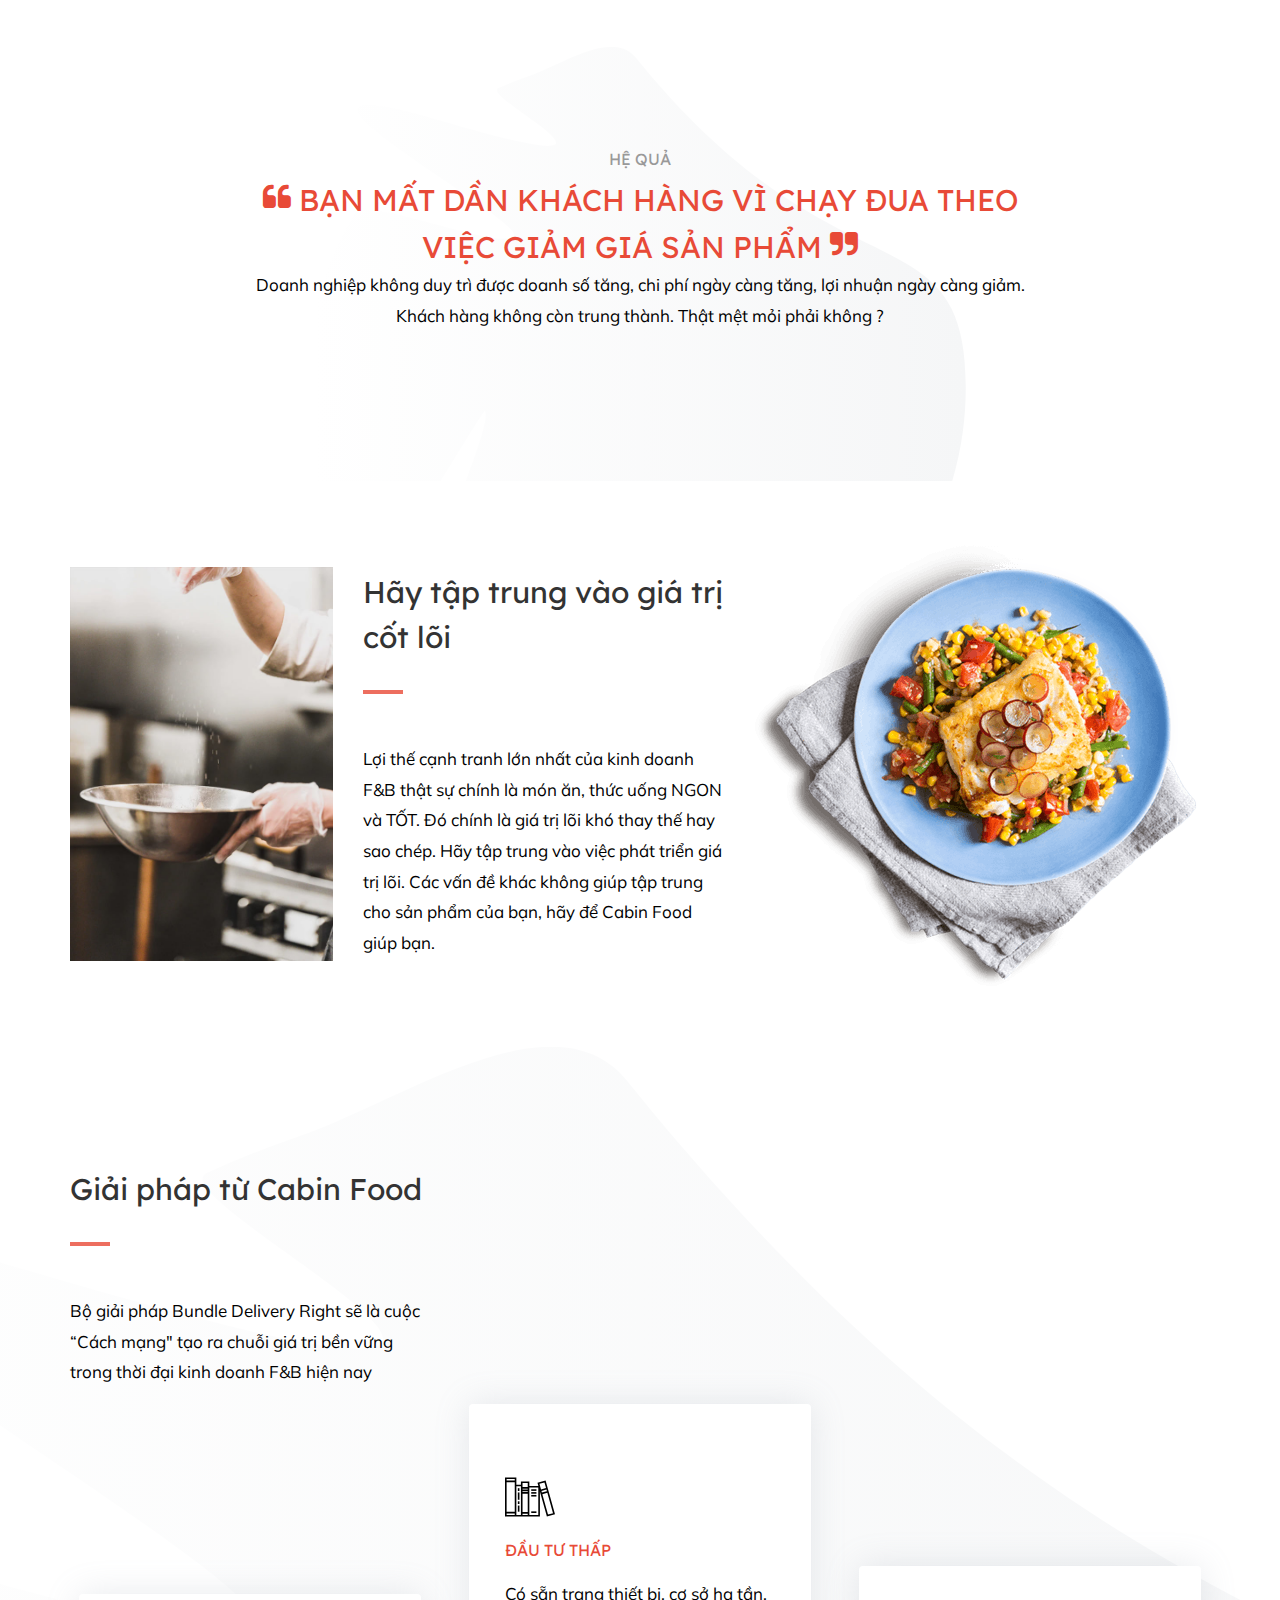
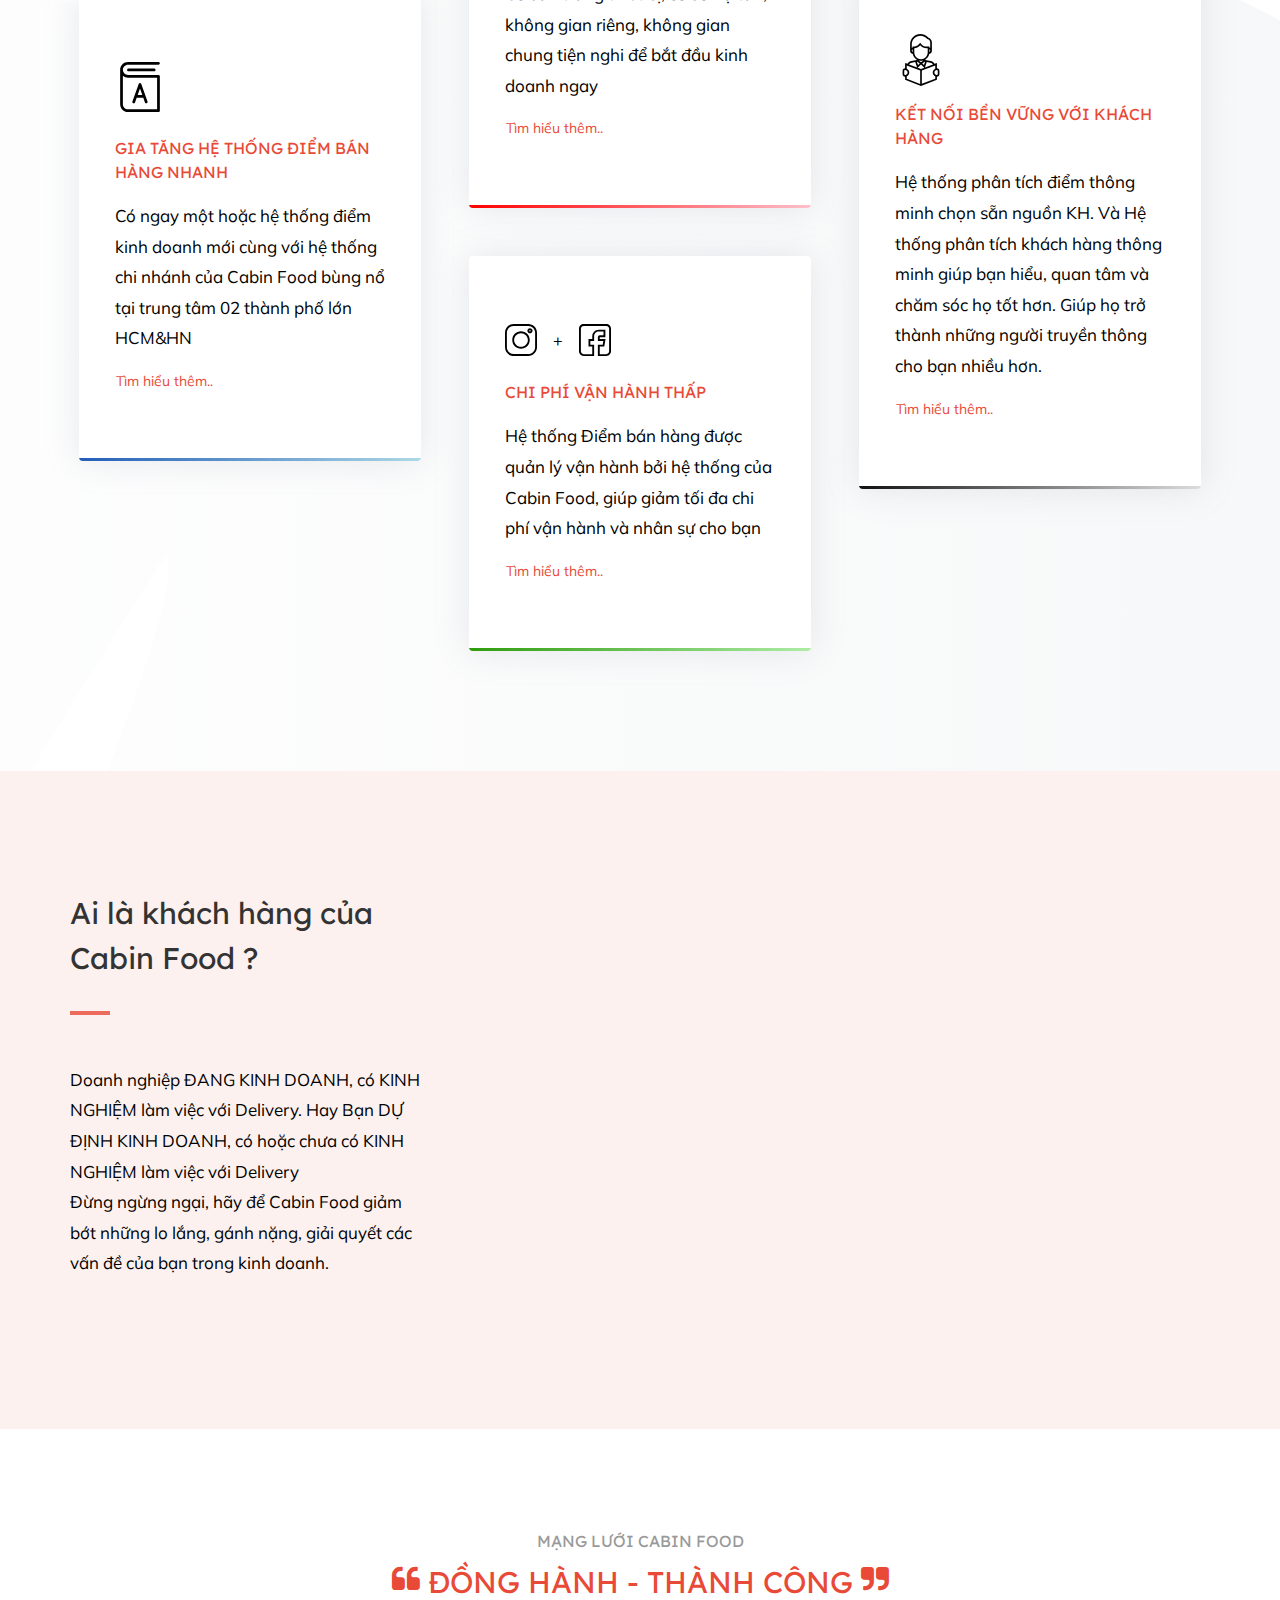
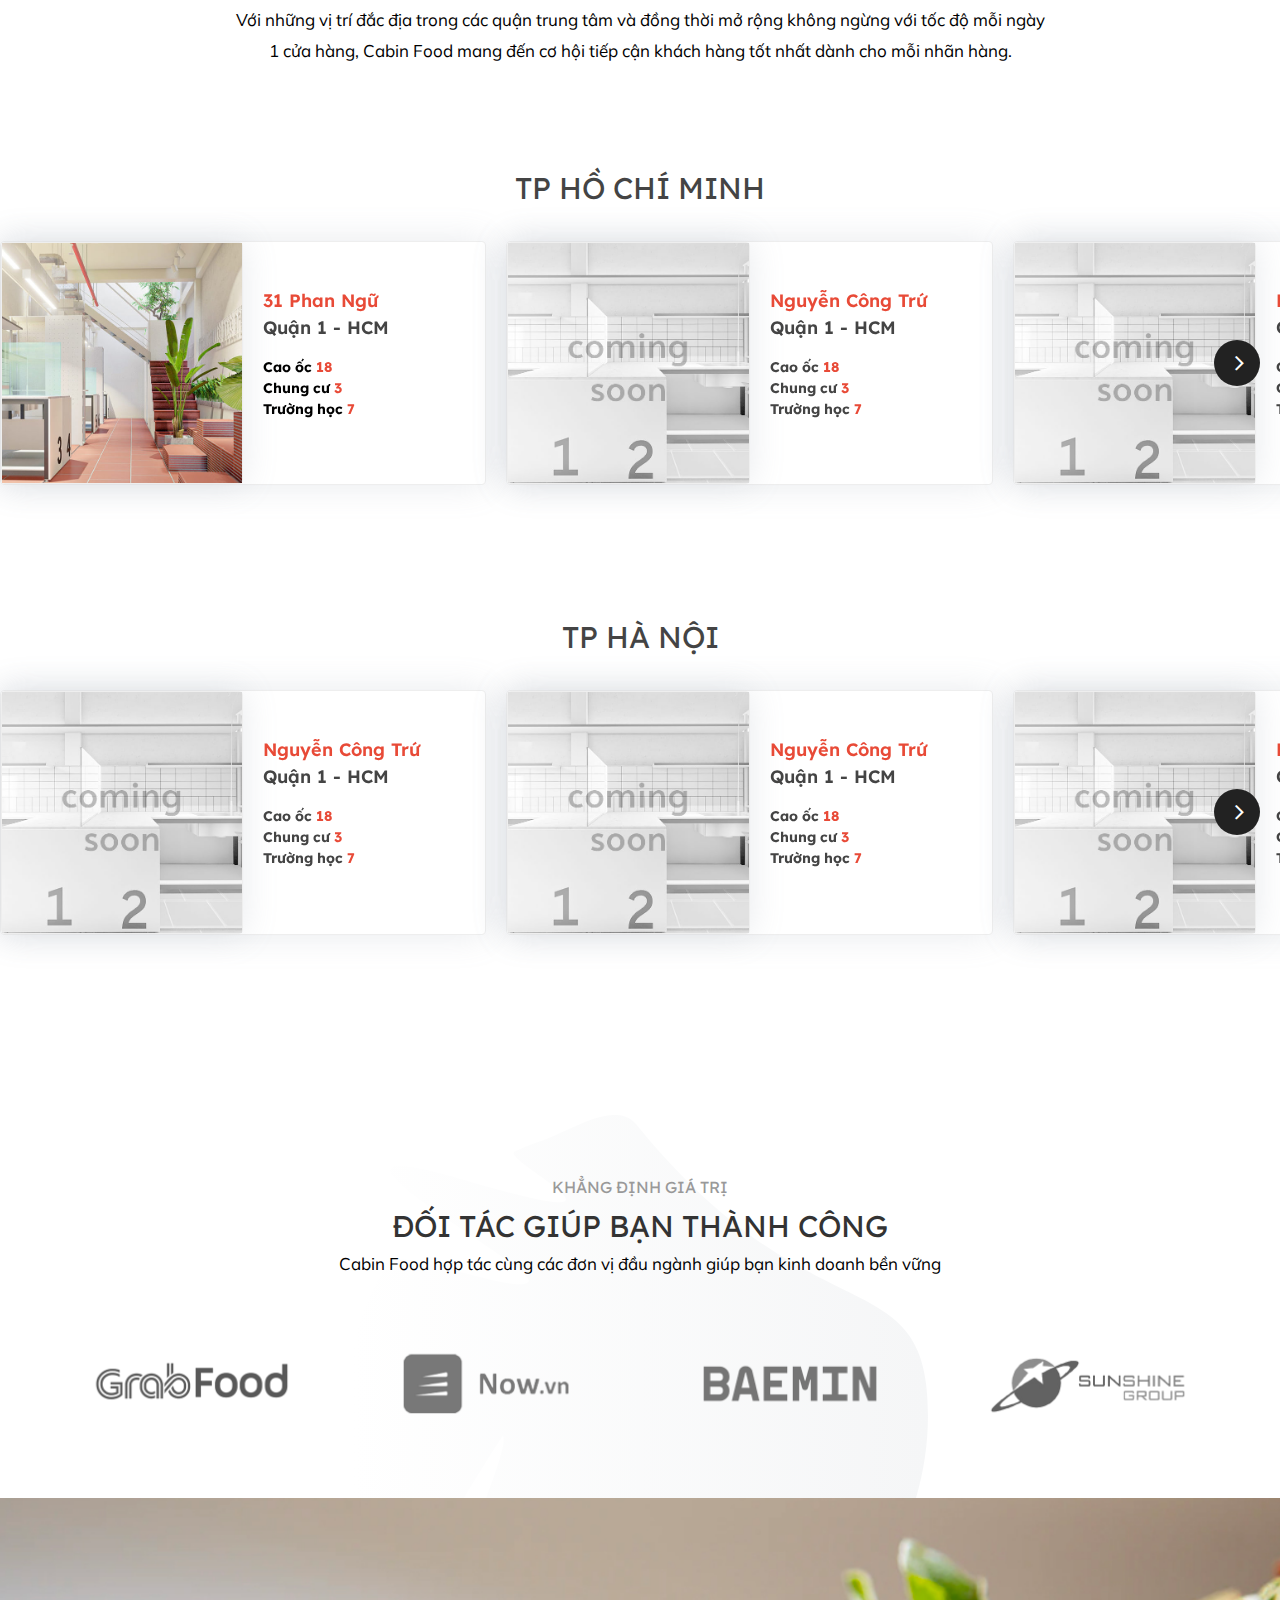
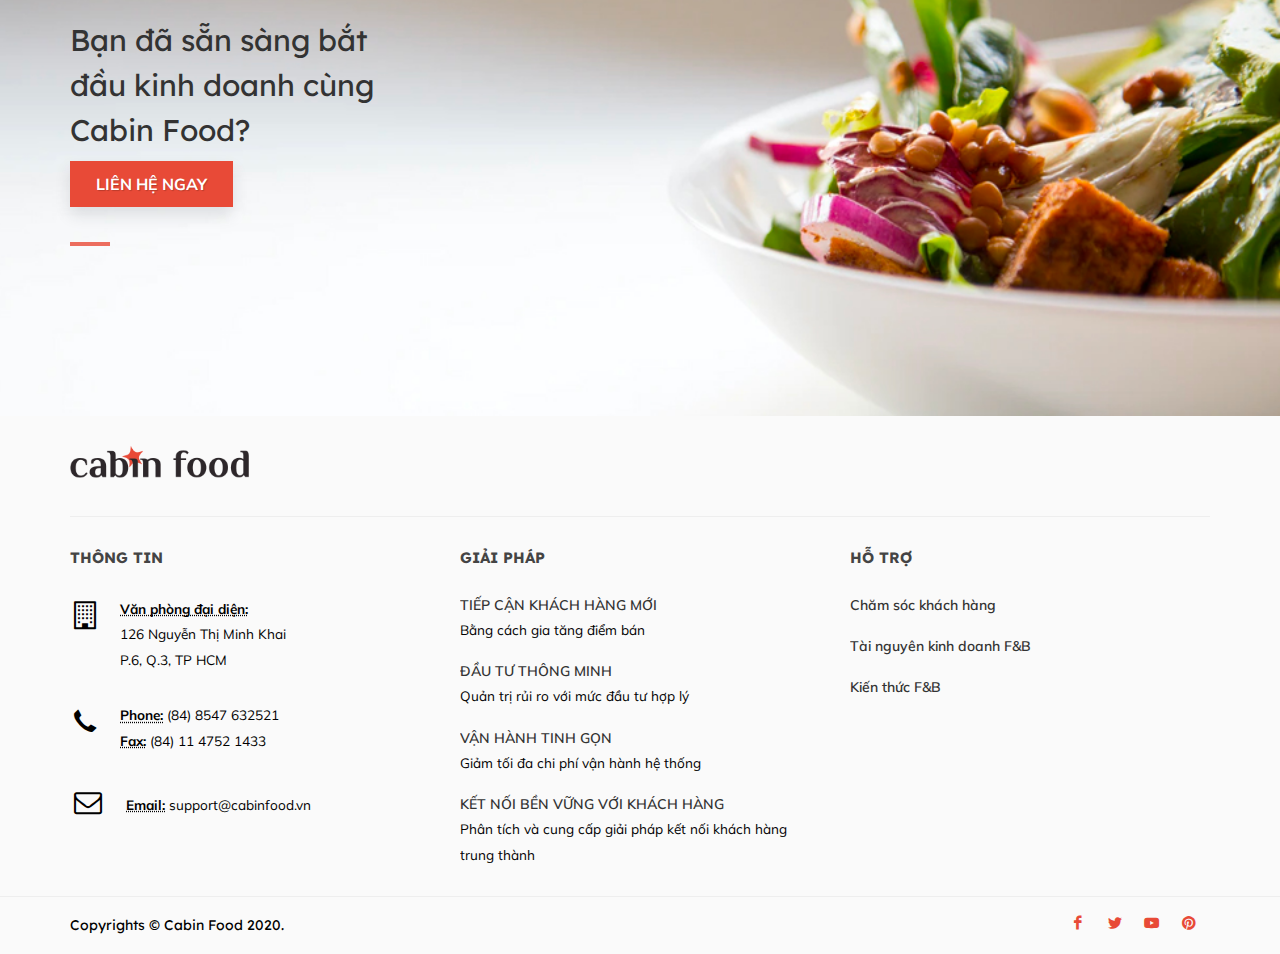
==== commit 8cd3626b: "fff" ====
--- a/index.html
+++ b/index.html
@@ -114,7 +114,7 @@
 									<a href="#" class="button button-large nott ml-0"><i class="icon-line-download"></i> Tải ngay báo cáo & phân tích</a>
 								</div>
 								<div class="col-xl-3 col-md-3 col-6 parallax" data-0="transform: translateY(0px);" data-600="transform: translateY(-30px);">
-									<img src="demos/articles/images/articles/2/1.png" alt="" class="rounded" data-animate="faster fadeInLeft">
+									<img src="demos/articles/images/1.png" alt="" class="rounded" data-animate="faster fadeInLeft">
 									<div class="card mt-3" data-animate="faster fadeInLeft" data-delay="100">
 										<div class="card-body rounded bgcolor dark">
 											<h4 class="mb-2 ">500 đơn hàng/ngày</h4>
@@ -123,7 +123,7 @@
 									</div>
 								</div>
 								<div class="col-xl-3 col-md-3 col-6 p-0 parallax" data-0="transform: translateY(0);" data-600="transform: translateY(40px);">
-									<img src="demos/articles/images/articles/2/2.png" alt="" class="rounded" data-animate="faster fadeInLeft" data-delay="200">
+									<img src="demos/articles/images/2.png" alt="" class="rounded" data-animate="faster fadeInLeft" data-delay="200">
 								</div>
 							</div>
 						</div>
@@ -158,50 +158,7 @@
 								<a href="#" class="button button-large ls0 nott ml-0 mt-2 clearfix">Tìm hiểu thêm</a>
 							</div>
 							<div class="col-md-6 offset-0 offset-md-1 mt-5 mt-md-0">
-								<div class="circle-border">
-									<div class="feature-content">
-										<div class="row align-items-center justify-content-between h-100">
-											<div>
-												<div class="circle-inner">
-													<div>
-														<div class="counter mb-0 t400 font-body text-primary"><span class="font-body" data-from="1" data-to="7" data-refresh-interval="10" data-speed="2000"></span>K+</div>
-														<h5 class="mt-1 text-muted mb-0 font-body ls0">Đã hợp tác</h5>
-													</div>
-												</div>
-											</div>
-
-											<div class="d-flex h-100 flex-column justify-content-between">
-												<div class="circle-inner">
-													<div>
-														<div class="counter mb-0 t400 font-body text-info"><span class="font-body" data-from="80" data-to="100" data-refresh-interval="20" data-speed="2100"></span>K+</div>
-														<h5 class="mt-1 text-muted mb-0 font-body ls0">Cửa hàng</h5>
-													</div>
-												</div>
-												<div class="circle-inner">
-													<div>
-														<div class="counter mb-0 t400 font-body text-danger"><span class="font-body" data-from="1" data-to="1240" data-refresh-interval="50" data-speed="2100"></span></div>
-														<h5 class="mt-1 text-muted mb-0 font-body ls0">Thành công</h5>
-													</div>
-												</div>
-												<div class="circle-inner">
-													<div>
-														<div class="counter mb-0 t400 font-body text-warning"><span class="font-body" data-from="1" data-to="3" data-refresh-interval="100" data-speed="2400"></span>K+</div>
-														<h5 class="mt-1 text-muted mb-0 font-body ls0">Đơn hàng</h5>
-													</div>
-												</div>
-											</div>
-
-											<div>
-												<div class="circle-inner">
-													<div>
-														<div class="counter mb-0 t400 font-body color"><span class="font-body" data-from="1" data-to="220" data-refresh-interval="100" data-speed="2400"></span></div>
-														<h5 class="mt-1 text-muted mb-0 font-body ls0">Free Items</h5>
-													</div>
-												</div>
-											</div>
-										</div>
-									</div>
-								</div>
+								<img src="/demos/articles/images/3.png"></img>
 							</div>
 						</div>
 					</div>
@@ -239,40 +196,8 @@
 							</div>
 
 							<div class="col-lg-5 mt-5 mt-lg-0">
-								<div id="oc-images" class="owl-carousel image-carousel carousel-widget" data-margin="20" data-nav="true" data-pagi="true" data-items-xs="2" data-items-sm="3" data-items-md="3" data-items-lg="2" data-items-xl="2">
-
-									<div class="oc-item">
-										<a href="#"><img src="demos/articles/images/food/1.png" alt="Image 1"></a>
-									</div>
-									<div class="oc-item">
-										<a href="#"><img src="demos/articles/images/food/2.png" alt="Image 2"></a>
-									</div>
-									<div class="oc-item">
-										<a href="#"><img src="demos/articles/images/food/3.png" alt="Image 3"></a>
-									</div>
-									<div class="oc-item">
-										<a href="#"><img src="demos/articles/images/food/4.png" alt="Image 4"></a>
-									</div>
-									<div class="oc-item">
-										<a href="#"><img src="demos/articles/images/food/5.png" alt="Image 5"></a>
-									</div>
-									<div class="oc-item">
-										<a href="#"><img src="demos/articles/images/food/6.png" alt="Image 6"></a>
-									</div>
-									<div class="oc-item">
-										<a href="#"><img src="demos/articles/images/food/7.png" alt="Image 7"></a>
-									</div>
-									<div class="oc-item">
-										<a href="#"><img src="demos/articles/images/food/8.png" alt="Image 8"></a>
-									</div>
-									<div class="oc-item">
-										<a href="#"><img src="demos/articles/images/food/9.png" alt="Image 9"></a>
-									</div>
-									<div class="oc-item">
-										<a href="#"><img src="demos/articles/images/food/10.png" alt="Image 10"></a>
-									</div>
-
-								
+								<div class="oc-item">
+									<a href="#"><img src="demos/articles/images/food/8.png" alt="Image 8"></a>
 								</div>
 							</div>
 
@@ -903,6 +828,16 @@
 			});
 		});
 	</script>
+	<script>
+		window.intercomSettings = {
+		  app_id: "oydpyvtg"
+		};
+	  </script>
+	  
+	  <script>
+	  // We pre-filled your app ID in the widget URL: 'https://widget.intercom.io/widget/oydpyvtg'
+	  (function(){var w=window;var ic=w.Intercom;if(typeof ic==="function"){ic('reattach_activator');ic('update',w.intercomSettings);}else{var d=document;var i=function(){i.c(arguments);};i.q=[];i.c=function(args){i.q.push(args);};w.Intercom=i;var l=function(){var s=d.createElement('script');s.type='text/javascript';s.async=true;s.src='https://widget.intercom.io/widget/oydpyvtg';var x=d.getElementsByTagName('script')[0];x.parentNode.insertBefore(s,x);};if(w.attachEvent){w.attachEvent('onload',l);}else{w.addEventListener('load',l,false);}}})();
+	  </script>
 
 </body>
 </html>